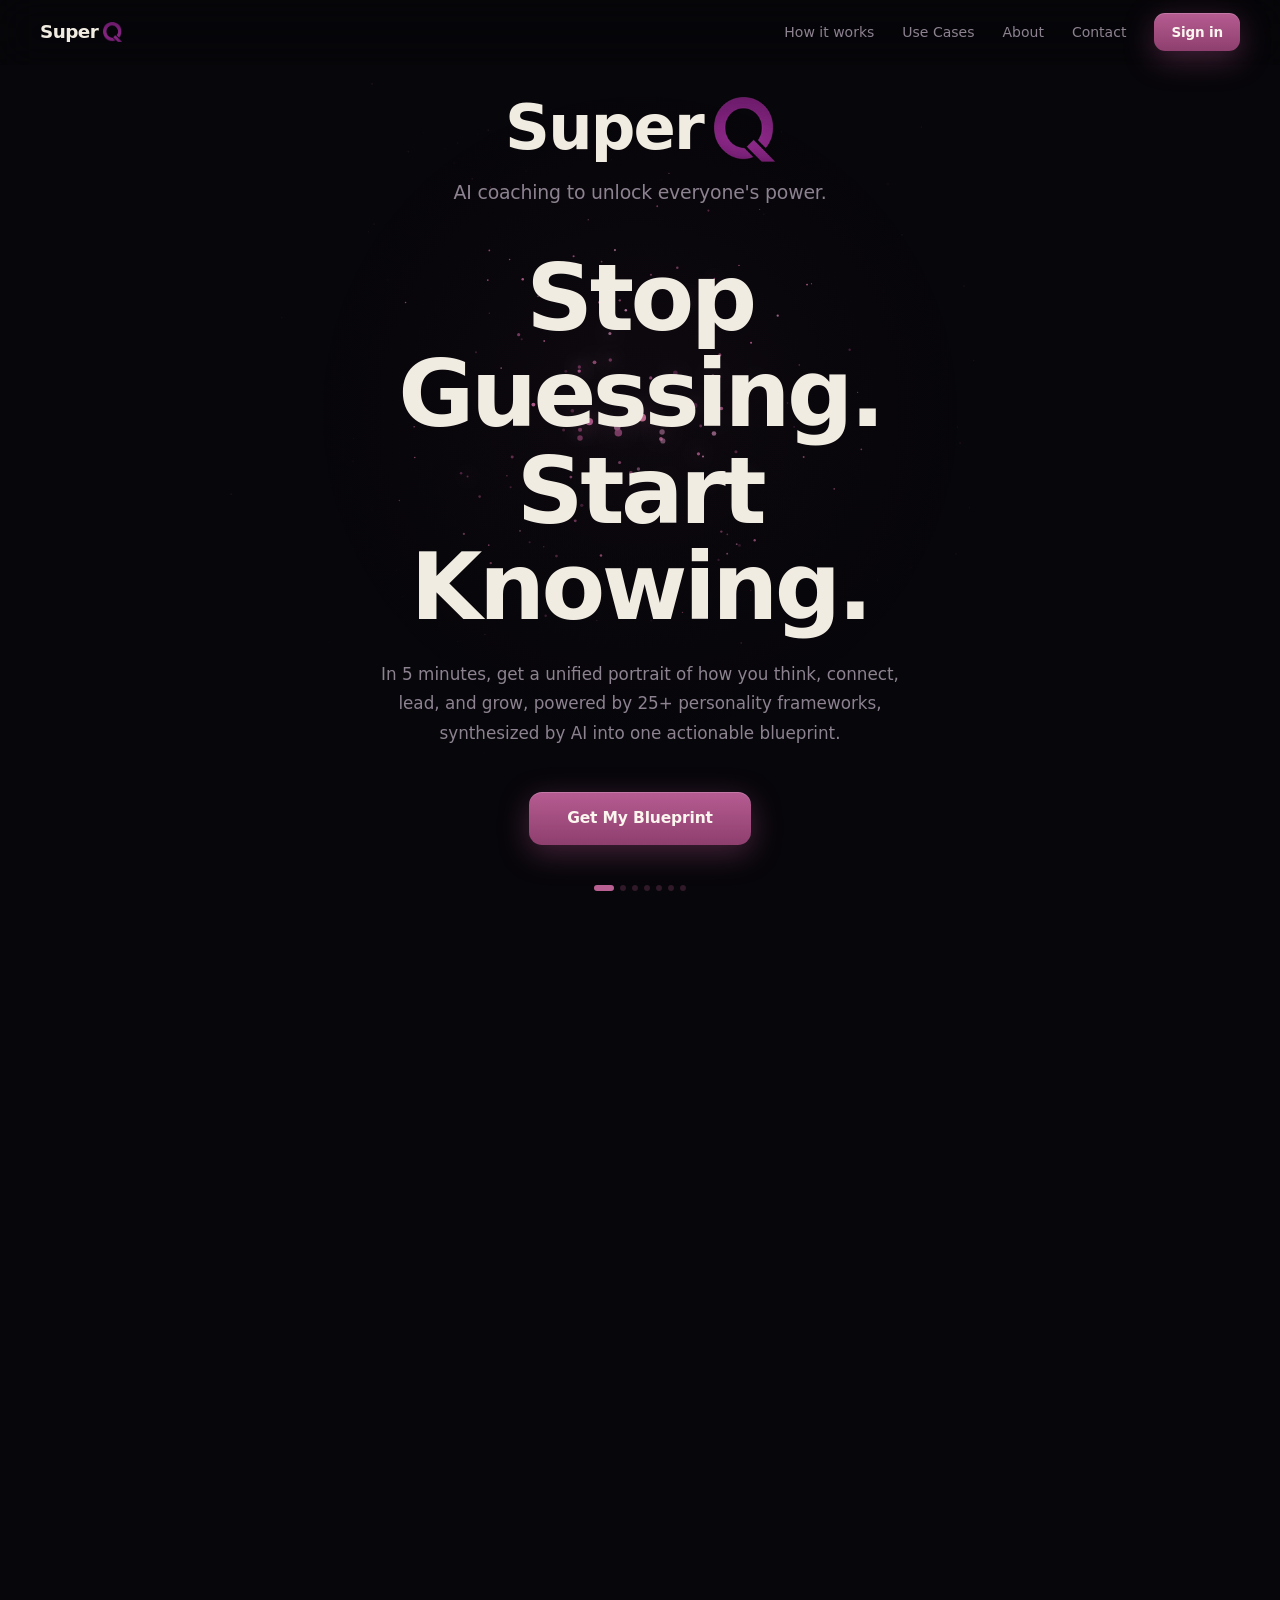
==== index.html @ df017411 "Publish site build 20260903-173203" ====
<!DOCTYPE html>
  <html lang="en">
    <head>
      
      <meta charset="UTF-8" />
      <meta name="viewport" content="width=device-width, initial-scale=1.0" />
      <title>SuperQ, your relational OS</title>
      <meta name="description" content="SuperQ is an AI-powered relational operating system for founders and their teams." />
      <meta name="robots" content="noindex, nofollow" />
      <style>html, body { height: 100%; margin: 0; } #root { height: 100%; }</style>
      
      <script type="module" crossorigin src="./assets/index-nR9RKJhp.js"></script>
      <link rel="stylesheet" crossorigin href="./assets/index-D7IKCv6V.css">
    </head>

    <body>
      
      <div id="root"></div>
      
    </body>
  </html>
---- assets/index-D7IKCv6V.css ----
/*! tailwindcss v4.1.12 | MIT License | https://tailwindcss.com */@layer properties{@supports (((-webkit-hyphens:none)) and (not (margin-trim:inline))) or ((-moz-orient:inline) and (not (color:rgb(from red r g b)))){*,:before,:after,::backdrop{--tw-rotate-x:initial;--tw-rotate-y:initial;--tw-rotate-z:initial;--tw-skew-x:initial;--tw-skew-y:initial;--tw-border-style:solid;--tw-shadow:0 0 #0000;--tw-shadow-color:initial;--tw-shadow-alpha:100%;--tw-inset-shadow:0 0 #0000;--tw-inset-shadow-color:initial;--tw-inset-shadow-alpha:100%;--tw-ring-color:initial;--tw-ring-shadow:0 0 #0000;--tw-inset-ring-color:initial;--tw-inset-ring-shadow:0 0 #0000;--tw-ring-inset:initial;--tw-ring-offset-width:0px;--tw-ring-offset-color:#fff;--tw-ring-offset-shadow:0 0 #0000;--tw-outline-style:solid;--tw-blur:initial;--tw-brightness:initial;--tw-contrast:initial;--tw-grayscale:initial;--tw-hue-rotate:initial;--tw-invert:initial;--tw-opacity:initial;--tw-saturate:initial;--tw-sepia:initial;--tw-drop-shadow:initial;--tw-drop-shadow-color:initial;--tw-drop-shadow-alpha:100%;--tw-drop-shadow-size:initial;--tw-animation-delay:0s;--tw-animation-direction:normal;--tw-animation-duration:initial;--tw-animation-fill-mode:none;--tw-animation-iteration-count:1;--tw-enter-blur:0;--tw-enter-opacity:1;--tw-enter-rotate:0;--tw-enter-scale:1;--tw-enter-translate-x:0;--tw-enter-translate-y:0;--tw-exit-blur:0;--tw-exit-opacity:1;--tw-exit-rotate:0;--tw-exit-scale:1;--tw-exit-translate-x:0;--tw-exit-translate-y:0}}}@layer theme{:root,:host{--font-sans:ui-sans-serif,system-ui,sans-serif,"Apple Color Emoji","Segoe UI Emoji","Segoe UI Symbol","Noto Color Emoji";--font-mono:ui-monospace,SFMono-Regular,Menlo,Monaco,Consolas,"Liberation Mono","Courier New",monospace;--text-base:1rem;--text-lg:1.125rem;--text-xl:1.25rem;--text-2xl:1.5rem;--font-weight-normal:400;--font-weight-medium:500;--default-transition-duration:.15s;--default-transition-timing-function:cubic-bezier(.4,0,.2,1);--default-font-family:var(--font-sans);--default-mono-font-family:var(--font-mono)}}@layer base{*,:after,:before,::backdrop{box-sizing:border-box;border:0 solid;margin:0;padding:0}::file-selector-button{box-sizing:border-box;border:0 solid;margin:0;padding:0}html,:host{-webkit-text-size-adjust:100%;-moz-tab-size:4;tab-size:4;line-height:1.5;font-family:var(--default-font-family,ui-sans-serif,system-ui,sans-serif,"Apple Color Emoji","Segoe UI Emoji","Segoe UI Symbol","Noto Color Emoji");font-feature-settings:var(--default-font-feature-settings,normal);font-variation-settings:var(--default-font-variation-settings,normal);-webkit-tap-highlight-color:transparent}hr{height:0;color:inherit;border-top-width:1px}abbr:where([title]){-webkit-text-decoration:underline dotted;text-decoration:underline dotted}h1,h2,h3,h4,h5,h6{font-size:inherit;font-weight:inherit}a{color:inherit;-webkit-text-decoration:inherit;text-decoration:inherit}b,strong{font-weight:bolder}code,kbd,samp,pre{font-family:var(--default-mono-font-family,ui-monospace,SFMono-Regular,Menlo,Monaco,Consolas,"Liberation Mono","Courier New",monospace);font-feature-settings:var(--default-mono-font-feature-settings,normal);font-variation-settings:var(--default-mono-font-variation-settings,normal);font-size:1em}small{font-size:80%}sub,sup{vertical-align:baseline;font-size:75%;line-height:0;position:relative}sub{bottom:-.25em}sup{top:-.5em}table{text-indent:0;border-color:inherit;border-collapse:collapse}:-moz-focusring{outline:auto}progress{vertical-align:baseline}summary{display:list-item}ol,ul,menu{list-style:none}img,svg,video,canvas,audio,iframe,embed,object{vertical-align:middle;display:block}img,video{max-width:100%;height:auto}button,input,select,optgroup,textarea{font:inherit;font-feature-settings:inherit;font-variation-settings:inherit;letter-spacing:inherit;color:inherit;opacity:1;background-color:#0000;border-radius:0}::file-selector-button{font:inherit;font-feature-settings:inherit;font-variation-settings:inherit;letter-spacing:inherit;color:inherit;opacity:1;background-color:#0000;border-radius:0}:where(select:is([multiple],[size])) optgroup{font-weight:bolder}:where(select:is([multiple],[size])) optgroup option{padding-inline-start:20px}::file-selector-button{margin-inline-end:4px}::placeholder{opacity:1}@supports (not ((-webkit-appearance:-apple-pay-button))) or (contain-intrinsic-size:1px){::placeholder{color:currentColor}@supports (color:color-mix(in lab,red,red)){::placeholder{color:color-mix(in oklab,currentcolor 50%,transparent)}}}textarea{resize:vertical}::-webkit-search-decoration{-webkit-appearance:none}::-webkit-date-and-time-value{min-height:1lh;text-align:inherit}::-webkit-datetime-edit{display:inline-flex}::-webkit-datetime-edit-fields-wrapper{padding:0}::-webkit-datetime-edit{padding-block:0}::-webkit-datetime-edit-year-field{padding-block:0}::-webkit-datetime-edit-month-field{padding-block:0}::-webkit-datetime-edit-day-field{padding-block:0}::-webkit-datetime-edit-hour-field{padding-block:0}::-webkit-datetime-edit-minute-field{padding-block:0}::-webkit-datetime-edit-second-field{padding-block:0}::-webkit-datetime-edit-millisecond-field{padding-block:0}::-webkit-datetime-edit-meridiem-field{padding-block:0}::-webkit-calendar-picker-indicator{line-height:1}:-moz-ui-invalid{box-shadow:none}button,input:where([type=button],[type=reset],[type=submit]){-webkit-appearance:button;-moz-appearance:button;appearance:button}::file-selector-button{-webkit-appearance:button;-moz-appearance:button;appearance:button}::-webkit-inner-spin-button{height:auto}::-webkit-outer-spin-button{height:auto}[hidden]:where(:not([hidden=until-found])){display:none!important}*{border-color:var(--border);outline-color:var(--ring)}@supports (color:color-mix(in lab,red,red)){*{outline-color:color-mix(in oklab,var(--ring)50%,transparent)}}body{background-color:var(--background);color:var(--foreground)}html{font-size:var(--font-size)}h1{font-size:var(--text-2xl);font-weight:var(--font-weight-medium);line-height:1.5}h2{font-size:var(--text-xl);font-weight:var(--font-weight-medium);line-height:1.5}h3{font-size:var(--text-lg);font-weight:var(--font-weight-medium);line-height:1.5}h4,label,button{font-size:var(--text-base);font-weight:var(--font-weight-medium);line-height:1.5}input{font-size:var(--text-base);font-weight:var(--font-weight-normal);line-height:1.5}}@layer components;@layer utilities{.invisible{visibility:hidden}.visible{visibility:visible}.absolute{position:absolute}.fixed{position:fixed}.relative{position:relative}.static{position:static}.container{width:100%}@media(min-width:40rem){.container{max-width:40rem}}@media(min-width:48rem){.container{max-width:48rem}}@media(min-width:64rem){.container{max-width:64rem}}@media(min-width:80rem){.container{max-width:80rem}}@media(min-width:96rem){.container{max-width:96rem}}.block{display:block}.flex{display:flex}.grid{display:grid}.hidden{display:none}.inline{display:inline}.inline-block{display:inline-block}.inline-flex{display:inline-flex}.transform{transform:var(--tw-rotate-x,)var(--tw-rotate-y,)var(--tw-rotate-z,)var(--tw-skew-x,)var(--tw-skew-y,)}.resize{resize:both}.border{border-style:var(--tw-border-style);border-width:1px}.uppercase{text-transform:uppercase}.ring{--tw-ring-shadow:var(--tw-ring-inset,)0 0 0 calc(1px + var(--tw-ring-offset-width))var(--tw-ring-color,currentcolor);box-shadow:var(--tw-inset-shadow),var(--tw-inset-ring-shadow),var(--tw-ring-offset-shadow),var(--tw-ring-shadow),var(--tw-shadow)}.outline{outline-style:var(--tw-outline-style);outline-width:1px}.filter{filter:var(--tw-blur,)var(--tw-brightness,)var(--tw-contrast,)var(--tw-grayscale,)var(--tw-hue-rotate,)var(--tw-invert,)var(--tw-saturate,)var(--tw-sepia,)var(--tw-drop-shadow,)}.transition{transition-property:color,background-color,border-color,outline-color,text-decoration-color,fill,stroke,--tw-gradient-from,--tw-gradient-via,--tw-gradient-to,opacity,box-shadow,transform,translate,scale,rotate,filter,-webkit-backdrop-filter,backdrop-filter,display,visibility,content-visibility,overlay,pointer-events;transition-timing-function:var(--tw-ease,var(--default-transition-timing-function));transition-duration:var(--tw-duration,var(--default-transition-duration))}}@property --tw-animation-delay{syntax:"*";inherits:false;initial-value:0s}@property --tw-animation-direction{syntax:"*";inherits:false;initial-value:normal}@property --tw-animation-duration{syntax:"*";inherits:false}@property --tw-animation-fill-mode{syntax:"*";inherits:false;initial-value:none}@property --tw-animation-iteration-count{syntax:"*";inherits:false;initial-value:1}@property --tw-enter-blur{syntax:"*";inherits:false;initial-value:0}@property --tw-enter-opacity{syntax:"*";inherits:false;initial-value:1}@property --tw-enter-rotate{syntax:"*";inherits:false;initial-value:0}@property --tw-enter-scale{syntax:"*";inherits:false;initial-value:1}@property --tw-enter-translate-x{syntax:"*";inherits:false;initial-value:0}@property --tw-enter-translate-y{syntax:"*";inherits:false;initial-value:0}@property --tw-exit-blur{syntax:"*";inherits:false;initial-value:0}@property --tw-exit-opacity{syntax:"*";inherits:false;initial-value:1}@property --tw-exit-rotate{syntax:"*";inherits:false;initial-value:0}@property --tw-exit-scale{syntax:"*";inherits:false;initial-value:1}@property --tw-exit-translate-x{syntax:"*";inherits:false;initial-value:0}@property --tw-exit-translate-y{syntax:"*";inherits:false;initial-value:0}:root{--font-size:16px;--background:#07060a;--foreground:#f1ece2;--card:#0e0b13;--card-foreground:#f1ece2;--popover:#0e0b13;--popover-foreground:#f1ece2;--primary:#a24e81;--primary-foreground:#f1ece2;--secondary:#0e0b13;--secondary-foreground:#8c8290;--muted:#0e0b13;--muted-foreground:#8c8290;--accent:#a24e81;--accent-foreground:#f1ece2;--destructive:#d2954a;--destructive-foreground:#f1ece2;--border:#a24e812e;--input:#0e0b13;--input-background:#0e0b13;--switch-background:#5c2a4e;--font-weight-medium:500;--font-weight-normal:400;--ring:#a24e81;--chart-1:#a24e81;--chart-2:#b86091;--chart-3:#5c2a4e;--chart-4:#d2954a;--chart-5:#e0ae72;--radius:.8125rem;--sidebar:#0e0b13;--sidebar-foreground:#f1ece2;--sidebar-primary:#a24e81;--sidebar-primary-foreground:#f1ece2;--sidebar-accent:#5c2a4e;--sidebar-accent-foreground:#f1ece2;--sidebar-border:#a24e812e;--sidebar-ring:#a24e81}.dark{--background:#07060a;--foreground:#f1ece2;--card:#0e0b13;--card-foreground:#f1ece2;--popover:#0e0b13;--popover-foreground:#f1ece2;--primary:#a24e81;--primary-foreground:#f1ece2;--secondary:#0e0b13;--secondary-foreground:#8c8290;--muted:#0e0b13;--muted-foreground:#8c8290;--accent:#a24e81;--accent-foreground:#f1ece2;--destructive:#d2954a;--destructive-foreground:#f1ece2;--border:#a24e812e;--input:#0e0b13;--ring:#a24e81;--font-weight-medium:500;--font-weight-normal:400;--chart-1:#a24e81;--chart-2:#b86091;--chart-3:#5c2a4e;--chart-4:#d2954a;--chart-5:#e0ae72;--sidebar:#0e0b13;--sidebar-foreground:#f1ece2;--sidebar-primary:#a24e81;--sidebar-primary-foreground:#f1ece2;--sidebar-accent:#5c2a4e;--sidebar-accent-foreground:#f1ece2;--sidebar-border:#a24e812e;--sidebar-ring:#a24e81}@property --tw-rotate-x{syntax:"*";inherits:false}@property --tw-rotate-y{syntax:"*";inherits:false}@property --tw-rotate-z{syntax:"*";inherits:false}@property --tw-skew-x{syntax:"*";inherits:false}@property --tw-skew-y{syntax:"*";inherits:false}@property --tw-border-style{syntax:"*";inherits:false;initial-value:solid}@property --tw-shadow{syntax:"*";inherits:false;initial-value:0 0 #0000}@property --tw-shadow-color{syntax:"*";inherits:false}@property --tw-shadow-alpha{syntax:"<percentage>";inherits:false;initial-value:100%}@property --tw-inset-shadow{syntax:"*";inherits:false;initial-value:0 0 #0000}@property --tw-inset-shadow-color{syntax:"*";inherits:false}@property --tw-inset-shadow-alpha{syntax:"<percentage>";inherits:false;initial-value:100%}@property --tw-ring-color{syntax:"*";inherits:false}@property --tw-ring-shadow{syntax:"*";inherits:false;initial-value:0 0 #0000}@property --tw-inset-ring-color{syntax:"*";inherits:false}@property --tw-inset-ring-shadow{syntax:"*";inherits:false;initial-value:0 0 #0000}@property --tw-ring-inset{syntax:"*";inherits:false}@property --tw-ring-offset-width{syntax:"<length>";inherits:false;initial-value:0}@property --tw-ring-offset-color{syntax:"*";inherits:false;initial-value:#fff}@property --tw-ring-offset-shadow{syntax:"*";inherits:false;initial-value:0 0 #0000}@property --tw-outline-style{syntax:"*";inherits:false;initial-value:solid}@property --tw-blur{syntax:"*";inherits:false}@property --tw-brightness{syntax:"*";inherits:false}@property --tw-contrast{syntax:"*";inherits:false}@property --tw-grayscale{syntax:"*";inherits:false}@property --tw-hue-rotate{syntax:"*";inherits:false}@property --tw-invert{syntax:"*";inherits:false}@property --tw-opacity{syntax:"*";inherits:false}@property --tw-saturate{syntax:"*";inherits:false}@property --tw-sepia{syntax:"*";inherits:false}@property --tw-drop-shadow{syntax:"*";inherits:false}@property --tw-drop-shadow-color{syntax:"*";inherits:false}@property --tw-drop-shadow-alpha{syntax:"<percentage>";inherits:false;initial-value:100%}@property --tw-drop-shadow-size{syntax:"*";inherits:false}
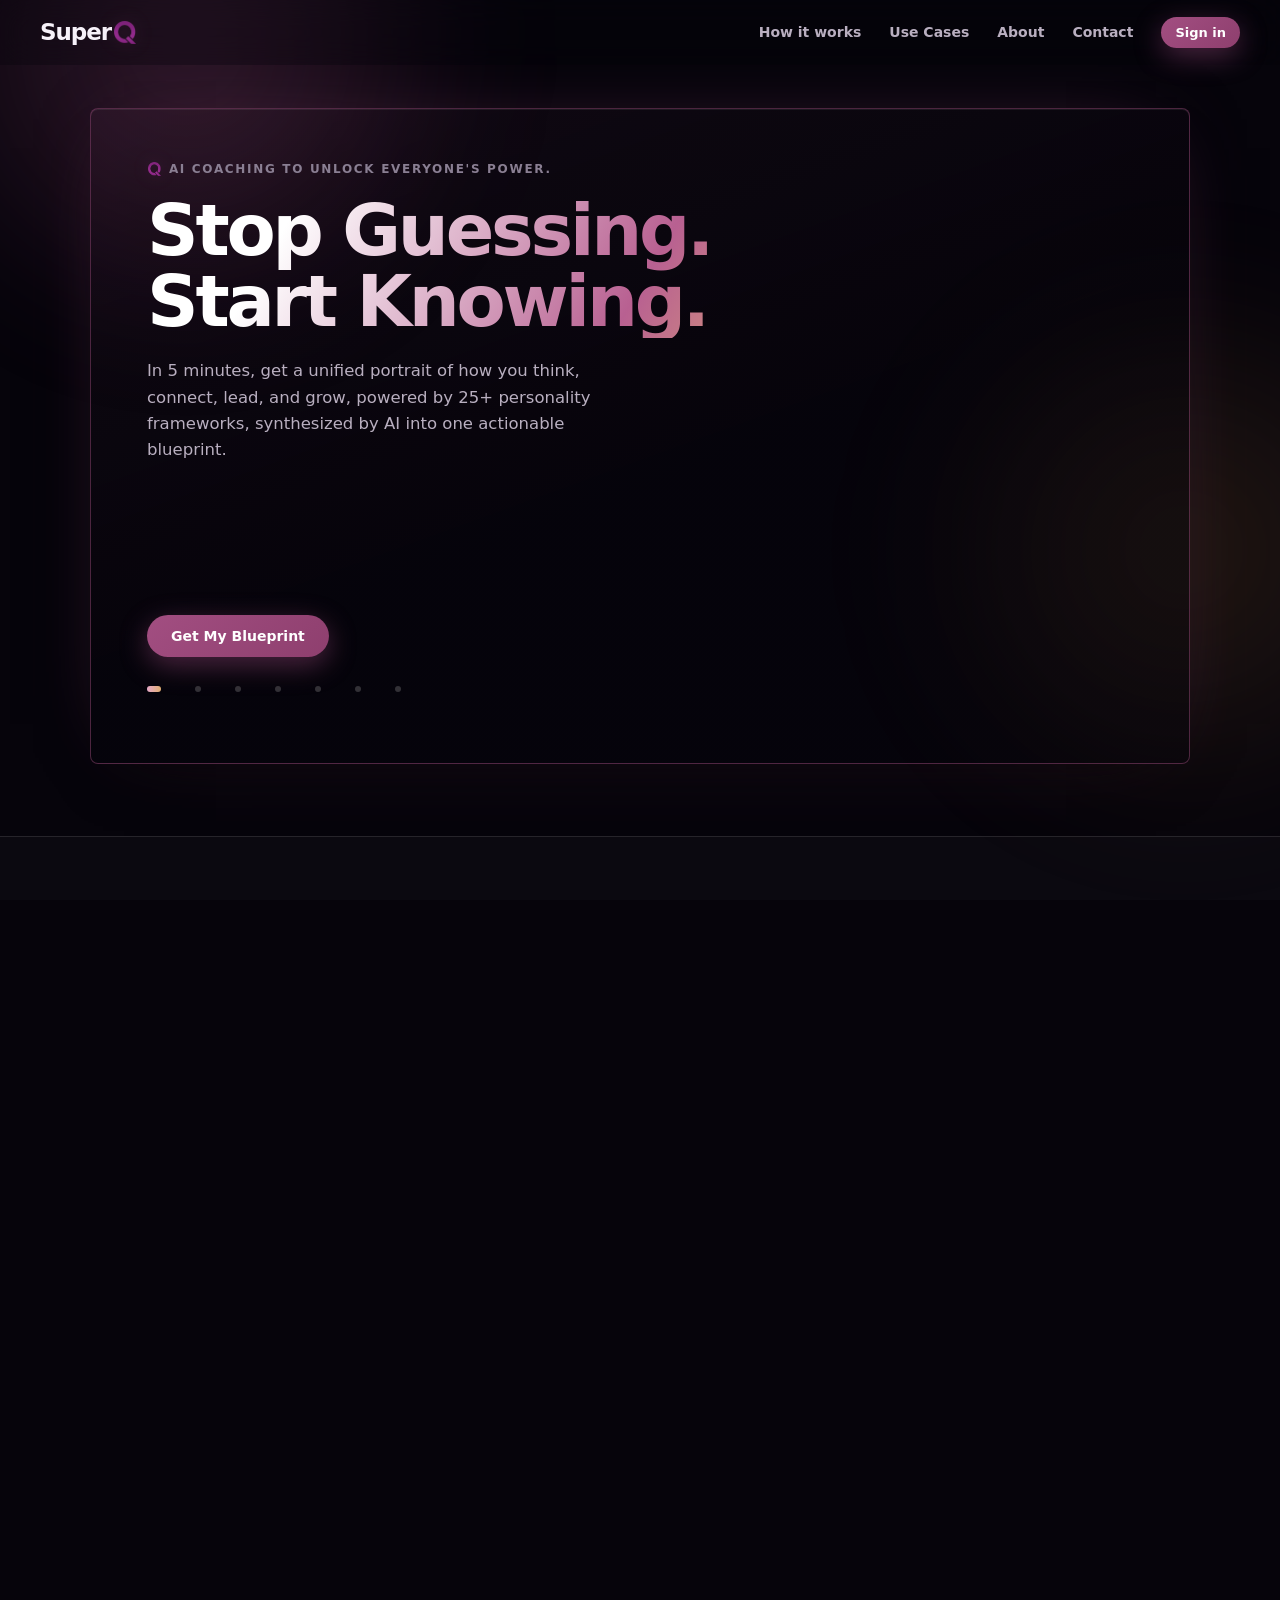
==== commit df500982: "Publish site build 20261009-022837 from superq-site-source 88a17c6" ====
--- a/index.html
+++ b/index.html
@@ -8,10 +8,12 @@
       <title>SuperQ, your relational OS</title>
       <meta name="description" content="SuperQ is an AI-powered relational operating system for founders and their teams." />
       <meta name="robots" content="noindex, nofollow" />
+      <link rel="icon" type="image/png" href="./q.png" />
+      <link rel="apple-touch-icon" href="./q.png" />
       <style>html, body { height: 100%; margin: 0; } #root { height: 100%; }</style>
       
-      <script type="module" crossorigin src="./assets/index-nR9RKJhp.js"></script>
-      <link rel="stylesheet" crossorigin href="./assets/index-D7IKCv6V.css">
+      <script type="module" crossorigin src="./assets/index-D2cqH4ZO.js"></script>
+      <link rel="stylesheet" crossorigin href="./assets/index-00_z1gXe.css">
     </head>
 
     <body>
--- a/assets/index-00_z1gXe.css
+++ b/assets/index-00_z1gXe.css
@@ -0,0 +1 @@
+/*! tailwindcss v4.1.12 | MIT License | https://tailwindcss.com */@layer properties{@supports (((-webkit-hyphens:none)) and (not (margin-trim:inline))) or ((-moz-orient:inline) and (not (color:rgb(from red r g b)))){*,:before,:after,::backdrop{--tw-rotate-x:initial;--tw-rotate-y:initial;--tw-rotate-z:initial;--tw-skew-x:initial;--tw-skew-y:initial;--tw-border-style:solid;--tw-shadow:0 0 #0000;--tw-shadow-color:initial;--tw-shadow-alpha:100%;--tw-inset-shadow:0 0 #0000;--tw-inset-shadow-color:initial;--tw-inset-shadow-alpha:100%;--tw-ring-color:initial;--tw-ring-shadow:0 0 #0000;--tw-inset-ring-color:initial;--tw-inset-ring-shadow:0 0 #0000;--tw-ring-inset:initial;--tw-ring-offset-width:0px;--tw-ring-offset-color:#fff;--tw-ring-offset-shadow:0 0 #0000;--tw-outline-style:solid;--tw-animation-delay:0s;--tw-animation-direction:normal;--tw-animation-duration:initial;--tw-animation-fill-mode:none;--tw-animation-iteration-count:1;--tw-enter-blur:0;--tw-enter-opacity:1;--tw-enter-rotate:0;--tw-enter-scale:1;--tw-enter-translate-x:0;--tw-enter-translate-y:0;--tw-exit-blur:0;--tw-exit-opacity:1;--tw-exit-rotate:0;--tw-exit-scale:1;--tw-exit-translate-x:0;--tw-exit-translate-y:0}}}@layer theme{:root,:host{--font-sans:ui-sans-serif,system-ui,sans-serif,"Apple Color Emoji","Segoe UI Emoji","Segoe UI Symbol","Noto Color Emoji";--font-mono:ui-monospace,SFMono-Regular,Menlo,Monaco,Consolas,"Liberation Mono","Courier New",monospace;--text-base:1rem;--text-lg:1.125rem;--text-xl:1.25rem;--text-2xl:1.5rem;--font-weight-normal:400;--font-weight-medium:500;--default-transition-duration:.15s;--default-transition-timing-function:cubic-bezier(.4,0,.2,1);--default-font-family:var(--font-sans);--default-mono-font-family:var(--font-mono)}}@layer base{*,:after,:before,::backdrop{box-sizing:border-box;border:0 solid;margin:0;padding:0}::file-selector-button{box-sizing:border-box;border:0 solid;margin:0;padding:0}html,:host{-webkit-text-size-adjust:100%;-moz-tab-size:4;tab-size:4;line-height:1.5;font-family:var(--default-font-family,ui-sans-serif,system-ui,sans-serif,"Apple Color Emoji","Segoe UI Emoji","Segoe UI Symbol","Noto Color Emoji");font-feature-settings:var(--default-font-feature-settings,normal);font-variation-settings:var(--default-font-variation-settings,normal);-webkit-tap-highlight-color:transparent}hr{height:0;color:inherit;border-top-width:1px}abbr:where([title]){-webkit-text-decoration:underline dotted;text-decoration:underline dotted}h1,h2,h3,h4,h5,h6{font-size:inherit;font-weight:inherit}a{color:inherit;-webkit-text-decoration:inherit;text-decoration:inherit}b,strong{font-weight:bolder}code,kbd,samp,pre{font-family:var(--default-mono-font-family,ui-monospace,SFMono-Regular,Menlo,Monaco,Consolas,"Liberation Mono","Courier New",monospace);font-feature-settings:var(--default-mono-font-feature-settings,normal);font-variation-settings:var(--default-mono-font-variation-settings,normal);font-size:1em}small{font-size:80%}sub,sup{vertical-align:baseline;font-size:75%;line-height:0;position:relative}sub{bottom:-.25em}sup{top:-.5em}table{text-indent:0;border-color:inherit;border-collapse:collapse}:-moz-focusring{outline:auto}progress{vertical-align:baseline}summary{display:list-item}ol,ul,menu{list-style:none}img,svg,video,canvas,audio,iframe,embed,object{vertical-align:middle;display:block}img,video{max-width:100%;height:auto}button,input,select,optgroup,textarea{font:inherit;font-feature-settings:inherit;font-variation-settings:inherit;letter-spacing:inherit;color:inherit;opacity:1;background-color:#0000;border-radius:0}::file-selector-button{font:inherit;font-feature-settings:inherit;font-variation-settings:inherit;letter-spacing:inherit;color:inherit;opacity:1;background-color:#0000;border-radius:0}:where(select:is([multiple],[size])) optgroup{font-weight:bolder}:where(select:is([multiple],[size])) optgroup option{padding-inline-start:20px}::file-selector-button{margin-inline-end:4px}::placeholder{opacity:1}@supports (not ((-webkit-appearance:-apple-pay-button))) or (contain-intrinsic-size:1px){::placeholder{color:currentColor}@supports (color:color-mix(in lab,red,red)){::placeholder{color:color-mix(in oklab,currentcolor 50%,transparent)}}}textarea{resize:vertical}::-webkit-search-decoration{-webkit-appearance:none}::-webkit-date-and-time-value{min-height:1lh;text-align:inherit}::-webkit-datetime-edit{display:inline-flex}::-webkit-datetime-edit-fields-wrapper{padding:0}::-webkit-datetime-edit{padding-block:0}::-webkit-datetime-edit-year-field{padding-block:0}::-webkit-datetime-edit-month-field{padding-block:0}::-webkit-datetime-edit-day-field{padding-block:0}::-webkit-datetime-edit-hour-field{padding-block:0}::-webkit-datetime-edit-minute-field{padding-block:0}::-webkit-datetime-edit-second-field{padding-block:0}::-webkit-datetime-edit-millisecond-field{padding-block:0}::-webkit-datetime-edit-meridiem-field{padding-block:0}::-webkit-calendar-picker-indicator{line-height:1}:-moz-ui-invalid{box-shadow:none}button,input:where([type=button],[type=reset],[type=submit]){-webkit-appearance:button;-moz-appearance:button;appearance:button}::file-selector-button{-webkit-appearance:button;-moz-appearance:button;appearance:button}::-webkit-inner-spin-button{height:auto}::-webkit-outer-spin-button{height:auto}[hidden]:where(:not([hidden=until-found])){display:none!important}*{border-color:var(--border);outline-color:var(--ring)}@supports (color:color-mix(in lab,red,red)){*{outline-color:color-mix(in oklab,var(--ring)50%,transparent)}}body{background-color:var(--background);color:var(--foreground)}html{font-size:var(--font-size)}h1{font-size:var(--text-2xl);font-weight:var(--font-weight-medium);line-height:1.5}h2{font-size:var(--text-xl);font-weight:var(--font-weight-medium);line-height:1.5}h3{font-size:var(--text-lg);font-weight:var(--font-weight-medium);line-height:1.5}h4,label,button{font-size:var(--text-base);font-weight:var(--font-weight-medium);line-height:1.5}input{font-size:var(--text-base);font-weight:var(--font-weight-normal);line-height:1.5}}@layer components;@layer utilities{.invisible{visibility:hidden}.visible{visibility:visible}.absolute{position:absolute}.fixed{position:fixed}.relative{position:relative}.static{position:static}.container{width:100%}@media(min-width:40rem){.container{max-width:40rem}}@media(min-width:48rem){.container{max-width:48rem}}@media(min-width:64rem){.container{max-width:64rem}}@media(min-width:80rem){.container{max-width:80rem}}@media(min-width:96rem){.container{max-width:96rem}}.block{display:block}.flex{display:flex}.grid{display:grid}.hidden{display:none}.inline{display:inline}.inline-block{display:inline-block}.inline-flex{display:inline-flex}.transform{transform:var(--tw-rotate-x,)var(--tw-rotate-y,)var(--tw-rotate-z,)var(--tw-skew-x,)var(--tw-skew-y,)}.resize{resize:both}.border{border-style:var(--tw-border-style);border-width:1px}.uppercase{text-transform:uppercase}.ring{--tw-ring-shadow:var(--tw-ring-inset,)0 0 0 calc(1px + var(--tw-ring-offset-width))var(--tw-ring-color,currentcolor);box-shadow:var(--tw-inset-shadow),var(--tw-inset-ring-shadow),var(--tw-ring-offset-shadow),var(--tw-ring-shadow),var(--tw-shadow)}.outline{outline-style:var(--tw-outline-style);outline-width:1px}.transition{transition-property:color,background-color,border-color,outline-color,text-decoration-color,fill,stroke,--tw-gradient-from,--tw-gradient-via,--tw-gradient-to,opacity,box-shadow,transform,translate,scale,rotate,filter,-webkit-backdrop-filter,backdrop-filter,display,visibility,content-visibility,overlay,pointer-events;transition-timing-function:var(--tw-ease,var(--default-transition-timing-function));transition-duration:var(--tw-duration,var(--default-transition-duration))}}@property --tw-animation-delay{syntax:"*";inherits:false;initial-value:0s}@property --tw-animation-direction{syntax:"*";inherits:false;initial-value:normal}@property --tw-animation-duration{syntax:"*";inherits:false}@property --tw-animation-fill-mode{syntax:"*";inherits:false;initial-value:none}@property --tw-animation-iteration-count{syntax:"*";inherits:false;initial-value:1}@property --tw-enter-blur{syntax:"*";inherits:false;initial-value:0}@property --tw-enter-opacity{syntax:"*";inherits:false;initial-value:1}@property --tw-enter-rotate{syntax:"*";inherits:false;initial-value:0}@property --tw-enter-scale{syntax:"*";inherits:false;initial-value:1}@property --tw-enter-translate-x{syntax:"*";inherits:false;initial-value:0}@property --tw-enter-translate-y{syntax:"*";inherits:false;initial-value:0}@property --tw-exit-blur{syntax:"*";inherits:false;initial-value:0}@property --tw-exit-opacity{syntax:"*";inherits:false;initial-value:1}@property --tw-exit-rotate{syntax:"*";inherits:false;initial-value:0}@property --tw-exit-scale{syntax:"*";inherits:false;initial-value:1}@property --tw-exit-translate-x{syntax:"*";inherits:false;initial-value:0}@property --tw-exit-translate-y{syntax:"*";inherits:false;initial-value:0}:root{--font-size:16px;--background:#07060a;--foreground:#f1ece2;--card:#0e0b13;--card-foreground:#f1ece2;--popover:#0e0b13;--popover-foreground:#f1ece2;--primary:#a24e81;--primary-foreground:#f1ece2;--secondary:#0e0b13;--secondary-foreground:#8c8290;--muted:#0e0b13;--muted-foreground:#8c8290;--accent:#a24e81;--accent-foreground:#f1ece2;--destructive:#d2954a;--destructive-foreground:#f1ece2;--border:#a24e812e;--input:#0e0b13;--input-background:#0e0b13;--switch-background:#5c2a4e;--font-weight-medium:500;--font-weight-normal:400;--ring:#a24e81;--chart-1:#a24e81;--chart-2:#b86091;--chart-3:#5c2a4e;--chart-4:#d2954a;--chart-5:#e0ae72;--radius:.8125rem;--sidebar:#0e0b13;--sidebar-foreground:#f1ece2;--sidebar-primary:#a24e81;--sidebar-primary-foreground:#f1ece2;--sidebar-accent:#5c2a4e;--sidebar-accent-foreground:#f1ece2;--sidebar-border:#a24e812e;--sidebar-ring:#a24e81}.dark{--background:#07060a;--foreground:#f1ece2;--card:#0e0b13;--card-foreground:#f1ece2;--popover:#0e0b13;--popover-foreground:#f1ece2;--primary:#a24e81;--primary-foreground:#f1ece2;--secondary:#0e0b13;--secondary-foreground:#8c8290;--muted:#0e0b13;--muted-foreground:#8c8290;--accent:#a24e81;--accent-foreground:#f1ece2;--destructive:#d2954a;--destructive-foreground:#f1ece2;--border:#a24e812e;--input:#0e0b13;--ring:#a24e81;--font-weight-medium:500;--font-weight-normal:400;--chart-1:#a24e81;--chart-2:#b86091;--chart-3:#5c2a4e;--chart-4:#d2954a;--chart-5:#e0ae72;--sidebar:#0e0b13;--sidebar-foreground:#f1ece2;--sidebar-primary:#a24e81;--sidebar-primary-foreground:#f1ece2;--sidebar-accent:#5c2a4e;--sidebar-accent-foreground:#f1ece2;--sidebar-border:#a24e812e;--sidebar-ring:#a24e81}@font-face{font-family:Sora;font-style:normal;font-weight:100 800;font-display:swap;src:url(./sora-BUlRykrX.woff2)format("woff2")}@font-face{font-family:Plus Jakarta Sans;font-style:normal;font-weight:200 800;font-display:swap;src:url(./jakarta-eXO_dkmS.woff2)format("woff2")}:root{--bg:#06040b;--elev:#100b18;--ink:#f6f1f9;--ink-soft:#b9afc0;--ink-faint:#8a7f93;--hi:#fff;--plum:#a24e81;--plum-bright:#b86091;--plum-deep:#5c2a4e;--amber:#d2954a;--amber-bright:#e0ae72;--rose:#e6a9c9;--line:#ffffff1c;--line-hard:#ffffff42;--glass:#ffffff0b;--glass-2:#ffffff14;--sans:"Plus Jakarta Sans",-apple-system,"SF Pro Text",system-ui,"Helvetica Neue",sans-serif;--disp:"Sora",-apple-system,"SF Pro Display",system-ui,sans-serif;--ease:cubic-bezier(.2,.8,.2,1);--lit:linear-gradient(120deg,#fff 20%,var(--plum-bright)70%,var(--amber-bright))}html,body{background:var(--bg);color:var(--ink);font-family:var(--sans);-webkit-font-smoothing:antialiased}*{box-sizing:border-box}html,body{max-width:100%;overflow-x:hidden}h1,h2,h3,h4{font-family:var(--disp);line-height:1.12}.sq-bg{z-index:0;pointer-events:none;filter:blur(60px);opacity:.55;position:fixed;top:-20%;right:-20%;bottom:-20%;left:-20%}.sq-bg:before,.sq-bg:after{content:"";border-radius:50%;width:55vw;height:55vw;position:absolute}.sq-bg:before{background:radial-gradient(circle,#a24e818c,#0000 62%);animation:18s ease-in-out infinite alternate sqdrift;top:-10%;left:5%}.sq-bg:after{background:radial-gradient(circle,#d2954a47,#0000 62%);animation:22s ease-in-out infinite alternate-reverse sqdrift;top:30%;right:0}@keyframes sqdrift{to{transform:translate(8vw,6vh)scale(1.15)}}.sq-page{z-index:1;position:relative}.sq-lit{background:var(--lit);color:#0000;-webkit-text-fill-color:transparent;-webkit-background-clip:text;background-clip:text}.sq-eyebrow{font:600 12px/1.35 var(--disp);letter-spacing:.14em;text-transform:uppercase;color:var(--ink-faint);margin:0 0 1.1rem}.sq-card{background:var(--glass);border:1px solid var(--line);-webkit-backdrop-filter:blur(8px);transition:border-color .3s var(--ease),box-shadow .3s var(--ease),transform .3s var(--ease);border-radius:6px}.sq-card.sq-hover:hover{border-color:#a24e8173;transform:translateY(-2px);box-shadow:inset 0 1px #ffffff12,0 0 80px -40px #a24e818c}.sq-herocard{-webkit-backdrop-filter:blur(8px);background:linear-gradient(160deg,#a24e8112,#06040b59 55%);border:1px solid #a24e8173;border-radius:8px;box-shadow:inset 0 1px #ffffff12,0 28px 60px -34px #000000e6,0 0 80px -40px #a24e818c}.sq-band{border-top:1px solid var(--line);border-bottom:1px solid var(--line);background:#ffffff06}.sq-primary,.sq-quiet{cursor:pointer;white-space:nowrap;justify-content:center;align-items:center;gap:8px;text-decoration:none;display:inline-flex}.sq-primary{font:700 14px var(--disp);color:#fff;transition:transform .3s var(--ease),box-shadow .3s var(--ease),filter .3s var(--ease);background:linear-gradient(135deg,#a24e81,#8e3f6e);border:none;border-radius:999px;padding:13px 24px;box-shadow:0 8px 28px #a24e8173}.sq-primary:hover{transform:translateY(-1px);box-shadow:0 12px 36px #a24e81b3}.sq-primary:active{transform:translateY(0)}.sq-quiet{border:1px solid var(--line);font:700 14px var(--disp);color:var(--ink);background:var(--glass);transition:transform .3s var(--ease),border-color .3s var(--ease),color .3s var(--ease);border-radius:999px;padding:12px 22px}.sq-quiet:hover{color:var(--ink);border-color:var(--plum);transform:translateY(-1px)}.sq-quiet:active{transform:translateY(0)}.sq-primary--sm,.sq-quiet--sm{padding:8px 14px;font-size:13px}.sq-primary:focus-visible,.sq-quiet:focus-visible,.sq-navlink:focus-visible{outline:2px solid var(--plum-bright);outline-offset:3px}.sq-pill{font:500 13px var(--sans);color:var(--ink-soft);border:1px solid var(--line);white-space:nowrap;background:0 0;border-radius:999px;padding:7px 15px;display:inline-block}.sq-label{font:500 12.5px/1.55 var(--sans);color:var(--ink-soft);display:block}.sq-field{background:var(--glass);width:100%;color:var(--ink);border:1px solid var(--line);font:400 15px var(--sans);border-radius:6px;padding:13px 14px;transition:border-color .18s,box-shadow .18s,background .18s}.sq-field::placeholder{color:var(--ink-faint)}.sq-field:focus{border-color:var(--plum);background:#a24e810f;outline:none;box-shadow:0 0 0 3px #a24e8129,0 0 26px #a24e812e}textarea.sq-field{resize:vertical;min-height:120px}select.sq-field{cursor:pointer}select.sq-field option{background:var(--elev);color:var(--ink)}.sq-navlink{font:600 14px var(--disp);color:var(--ink-soft);text-decoration:none;transition:color .2s}.sq-navlink:hover{color:var(--ink)}.sq-wm{align-items:center;text-decoration:none;display:inline-flex}.sq-wm-super{font-family:var(--disp);letter-spacing:-.045em;color:var(--ink);font-weight:700;line-height:1}.sq-wm-q{filter:drop-shadow(0 0 9px #a24e8173);width:auto;height:1em;margin-left:.06em}@media(prefers-reduced-motion:reduce){.sq-bg:before,.sq-bg:after{animation:none}.sq-primary,.sq-quiet,.sq-card{transition:none}.sq-primary:hover,.sq-quiet:hover,.sq-card.sq-hover:hover{transform:none}}.sq-oneline{white-space:nowrap}@media(max-width:940px){.sq-oneline{white-space:normal}}@media(max-width:700px){.sq-detailrow{grid-template-columns:1fr!important;gap:.5rem!important;padding:1.75rem 0!important}.sq-founder{grid-template-columns:1fr!important;gap:1.25rem!important}}@property --tw-rotate-x{syntax:"*";inherits:false}@property --tw-rotate-y{syntax:"*";inherits:false}@property --tw-rotate-z{syntax:"*";inherits:false}@property --tw-skew-x{syntax:"*";inherits:false}@property --tw-skew-y{syntax:"*";inherits:false}@property --tw-border-style{syntax:"*";inherits:false;initial-value:solid}@property --tw-shadow{syntax:"*";inherits:false;initial-value:0 0 #0000}@property --tw-shadow-color{syntax:"*";inherits:false}@property --tw-shadow-alpha{syntax:"<percentage>";inherits:false;initial-value:100%}@property --tw-inset-shadow{syntax:"*";inherits:false;initial-value:0 0 #0000}@property --tw-inset-shadow-color{syntax:"*";inherits:false}@property --tw-inset-shadow-alpha{syntax:"<percentage>";inherits:false;initial-value:100%}@property --tw-ring-color{syntax:"*";inherits:false}@property --tw-ring-shadow{syntax:"*";inherits:false;initial-value:0 0 #0000}@property --tw-inset-ring-color{syntax:"*";inherits:false}@property --tw-inset-ring-shadow{syntax:"*";inherits:false;initial-value:0 0 #0000}@property --tw-ring-inset{syntax:"*";inherits:false}@property --tw-ring-offset-width{syntax:"<length>";inherits:false;initial-value:0}@property --tw-ring-offset-color{syntax:"*";inherits:false;initial-value:#fff}@property --tw-ring-offset-shadow{syntax:"*";inherits:false;initial-value:0 0 #0000}@property --tw-outline-style{syntax:"*";inherits:false;initial-value:solid}
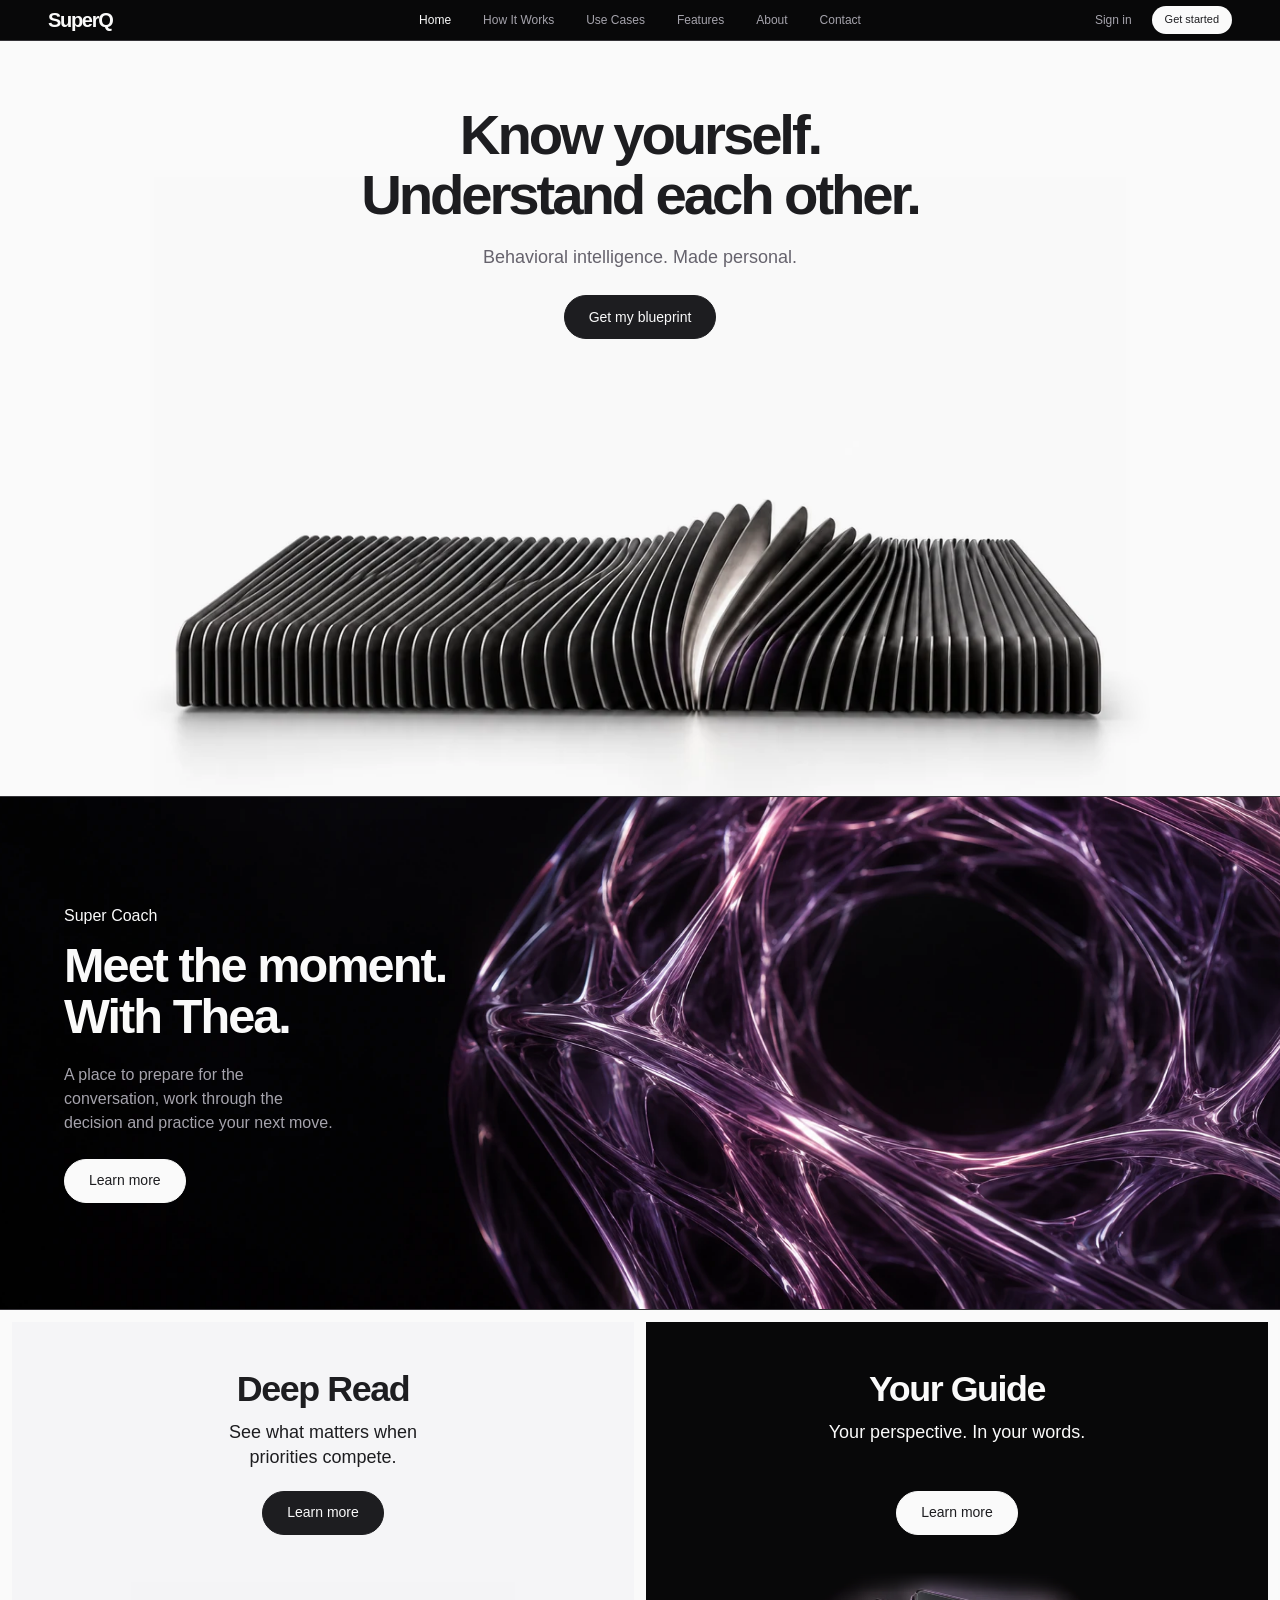
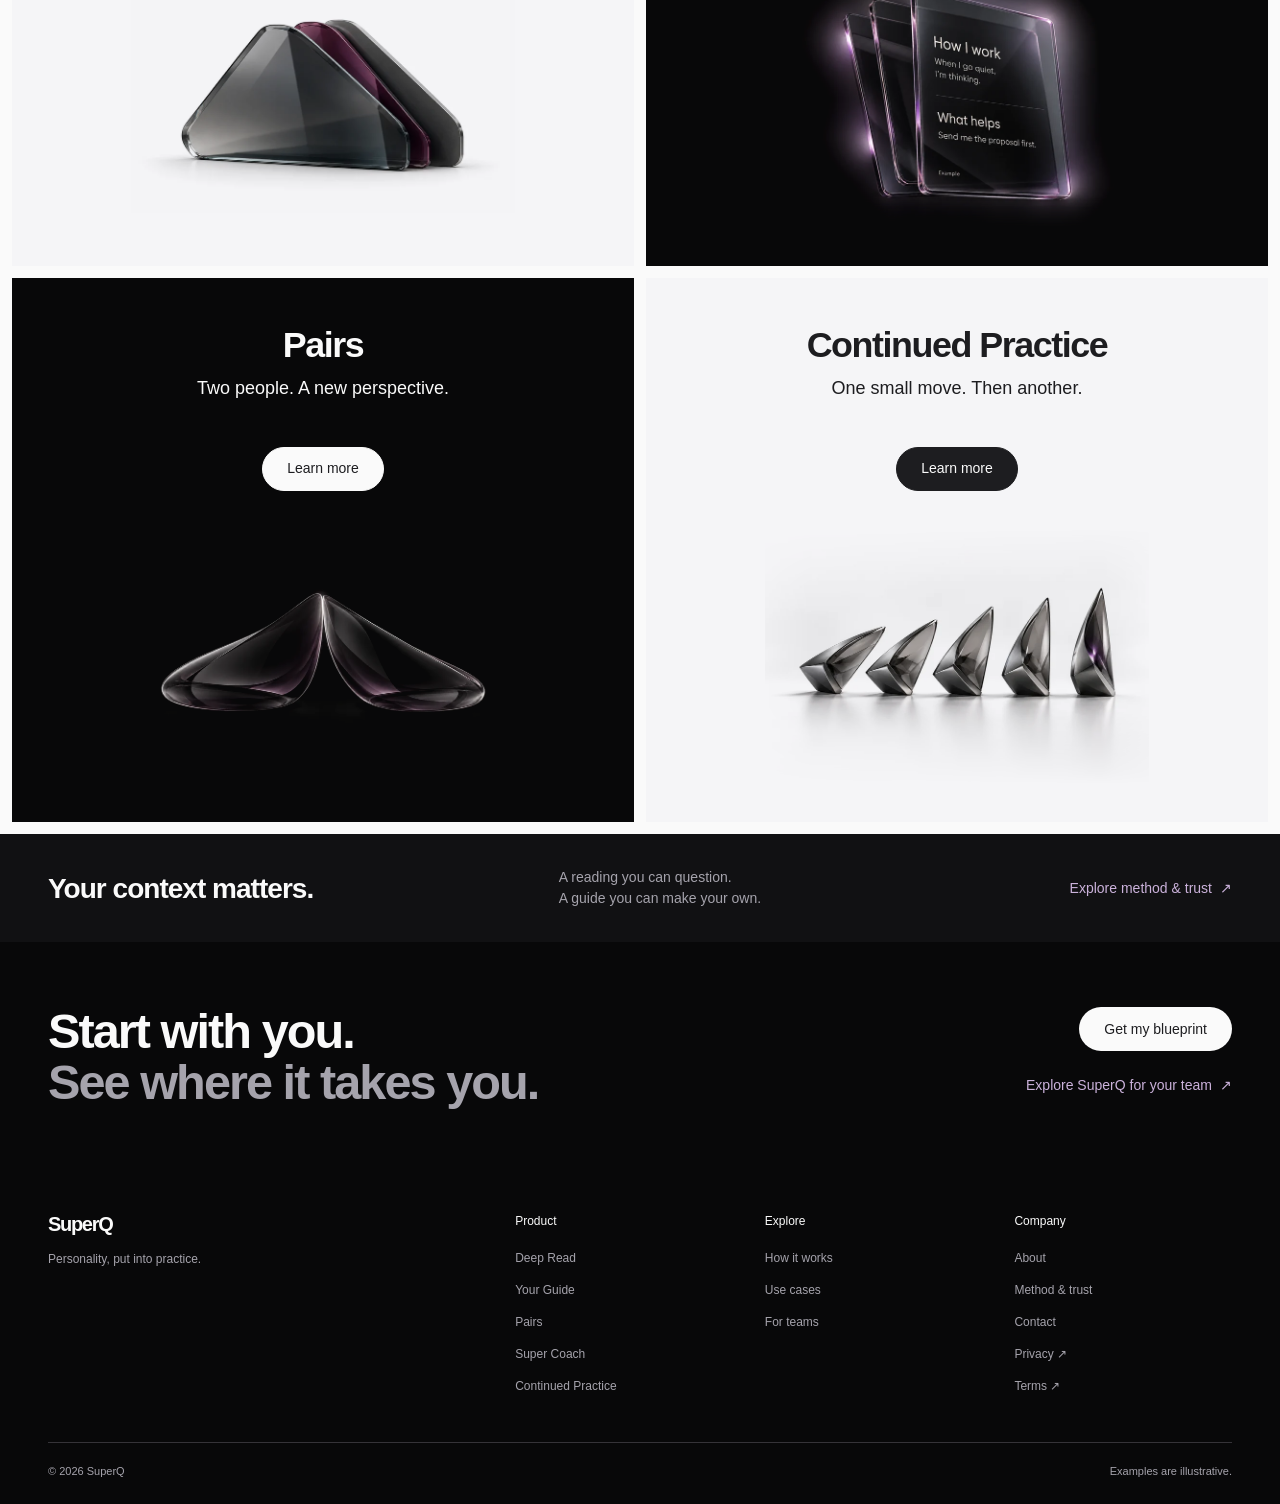
==== commit 10368fc5: "Publish site build 20261021-211515 (superq-site-source 2437539)" ====
--- a/index.html
+++ b/index.html
@@ -1,25 +1,6 @@
-
-  <!DOCTYPE html>
-  <html lang="en">
-    <head>
-      
-      <meta charset="UTF-8" />
-      <meta name="viewport" content="width=device-width, initial-scale=1.0" />
-      <title>SuperQ, your relational OS</title>
-      <meta name="description" content="SuperQ is an AI-powered relational operating system for founders and their teams." />
-      <meta name="robots" content="noindex, nofollow" />
-      <link rel="icon" type="image/png" href="./q.png" />
-      <link rel="apple-touch-icon" href="./q.png" />
-      <style>html, body { height: 100%; margin: 0; } #root { height: 100%; }</style>
-      
-      <script type="module" crossorigin src="./assets/index-D2cqH4ZO.js"></script>
-      <link rel="stylesheet" crossorigin href="./assets/index-00_z1gXe.css">
-    </head>
-
-    <body>
-      
-      <div id="root"></div>
-      
-    </body>
-  </html>
-  +<!doctype html>
+<html lang="en"><head><meta charset="utf-8"><meta name="viewport" content="width=device-width,initial-scale=1">
+<title>SuperQ · Behavioral intelligence, made personal</title><meta name="description" content="Know yourself. Understand each other. Explore your Profile, working Guide, Pairs and coaching with Thea.">
+<link rel="canonical" href="https://superq.app/"><link rel="icon" type="image/png" href="q.png"><link rel="apple-touch-icon" href="q.png"><meta property="og:type" content="website"><meta property="og:site_name" content="SuperQ"><meta property="og:title" content="SuperQ · Behavioral intelligence, made personal"><meta property="og:description" content="Know yourself. Understand each other. Explore your Profile, working Guide, Pairs and coaching with Thea."><meta property="og:url" content="https://superq.app/"><meta property="og:image" content="https://superq.app/og-image.jpg"><meta property="og:image:width" content="1200"><meta property="og:image:height" content="630"><meta name="twitter:card" content="summary_large_image">
+<link  rel="stylesheet" href="theme-v31.css?v=39"><link  rel="stylesheet" href="superq-v39.css?v=45"><link  rel="stylesheet" href="home-v97.css?v=100"><link  rel="stylesheet" href="integration.css?v=1"></head><body data-sizing="compact" class="home-page"><a class="skip" href="#main">Skip to content</a>
+<header class="header"><div class="wrap nav"><a class="wordmark" href="index.html" aria-label="SuperQ home">SuperQ</a><button class="menu" aria-expanded="false" aria-controls="navigation" aria-label="Open menu"><span class="menu-lines" aria-hidden="true"></span></button><nav id="navigation" aria-label="Main navigation"><div class="nav-links"><a href="index.html">Home</a><a href="how-it-works.html">How It Works</a><a href="use-cases.html">Use Cases</a><a href="features.html">Features</a><a href="about.html">About</a><a href="contact.html">Contact</a></div><div class="nav-actions"><a class="quiet" href="https://app.superq.app/">Sign in</a><a class="button small" href="https://app.superq.app/?view=signup">Get started</a></div></nav></div></header><main id="main"><section class="opening-v31" id="home" aria-labelledby="hero-title"><div class="opening-copy"><h1 id="hero-title">Know yourself.<br>Understand each other.</h1><p>Behavioral intelligence. Made personal.</p><a class="button" href="https://app.superq.app/?view=signup">Get my blueprint</a></div><img class="opening-art" src="./assets/home-hero-v97-1536-BZ1yMflk.webp" srcset="./assets/home-hero-v97-640-CHAskGFc.webp 640w, ./assets/home-hero-v97-1120-G8DbPT0O.webp 1120w, ./assets/home-hero-v97-1536-BZ1yMflk.webp 1536w" sizes="(max-width: 767px) 108vw, (max-width: 1400px) 80vw, 1120px" decoding="async" alt="" width="1536" height="1024" fetchpriority="high"></section><div class="product-slots coach-feature"><section class="product-slot slot-dark visual-right immersive-slot" id="coach" aria-labelledby="coach-slot-title"><span id="conversation" class="slot-anchor" aria-hidden="true"></span><div class="slot-inner"><div class="slot-copy"><p class="slot-name">Super Coach</p><h2 id="coach-slot-title">Meet the moment.<br>With Thea.</h2><p class="slot-description">A place to prepare for the conversation, work through the decision and practice your next move.</p><a class="slot-learn" href="features.html#super-coach" aria-label="Learn more about Super Coach">Learn more <span aria-hidden="true">↗</span></a></div><div class="slot-visual"><img class="coach-art scene-art" src="./assets/thea-immersive-v33-C7p-faec.webp" alt="" width="2172" height="724" loading="lazy"></div></div></section></div><div class="product-grid"><section class="product-slot slot-light visual-left immersive-slot" id="profile" aria-labelledby="profile-slot-title"><span id="blueprint" class="slot-anchor" aria-hidden="true"></span><div class="slot-inner"><div class="slot-copy"><h2 id="profile-slot-title">Deep Read</h2><p class="slot-description">See what matters when priorities compete.</p><a class="slot-learn" href="features.html#deep-read" aria-label="Learn more about Deep Read">Learn more <span aria-hidden="true">↗</span></a></div><div class="slot-visual"><img class="scene-art" src="./assets/home-read-v97-800-BwEgV3QY.webp" srcset="./assets/home-read-v97-400-X_wLpNZE.webp 400w, ./assets/home-read-v97-800-BwEgV3QY.webp 800w" sizes="(max-width: 767px) 86vw, (max-width: 1200px) 40vw, 480px" decoding="async" alt="" width="1536" height="1024" loading="lazy"></div></div></section><section class="product-slot slot-dark visual-right immersive-slot" id="guide" aria-labelledby="guide-slot-title"><span id="edit-guide" class="slot-anchor" aria-hidden="true"></span><div class="slot-inner"><div class="slot-copy"><h2 id="guide-slot-title">Your Guide</h2><p class="slot-description">Your perspective. In your words.</p><a class="slot-learn" href="features.html#guide" aria-label="Learn more about Your Guide">Learn more <span aria-hidden="true">↗</span></a></div><div class="slot-visual"><img class="scene-art" src="./assets/home-guide-v97-800-BkIhJpLY.webp" srcset="./assets/home-guide-v97-400-CkLMG9xh.webp 400w, ./assets/home-guide-v97-800-BkIhJpLY.webp 800w" sizes="(max-width: 767px) 86vw, (max-width: 1200px) 40vw, 480px" decoding="async" alt="" width="1536" height="1024" loading="lazy"></div></div></section><section class="product-slot slot-dark visual-left immersive-slot" id="pairs" aria-labelledby="pairs-slot-title"><span id="together" class="slot-anchor" aria-hidden="true"></span><div class="slot-inner"><div class="slot-copy"><h2 id="pairs-slot-title">Pairs</h2><p class="slot-description">Two people. A new perspective.</p><a class="slot-learn" href="features.html#pairs" aria-label="Learn more about Pairs">Learn more <span aria-hidden="true">↗</span></a></div><div class="slot-visual"><img class="scene-art" src="./assets/home-pairs-v97-800-CCe9-ASB.webp" srcset="./assets/home-pairs-v97-400-xD4bqWA9.webp 400w, ./assets/home-pairs-v97-800-CCe9-ASB.webp 800w" sizes="(max-width: 767px) 86vw, (max-width: 1200px) 40vw, 480px" decoding="async" alt="" width="1536" height="1024" loading="lazy"></div></div></section><section class="product-slot slot-light visual-left immersive-slot" id="practice" aria-labelledby="practice-slot-title"><div class="slot-inner"><div class="slot-copy"><h2 id="practice-slot-title">Continued Practice</h2><p class="slot-description">One small move. Then another.</p><a class="slot-learn" href="features.html#practice" aria-label="Learn more about Continued Practice">Learn more <span aria-hidden="true">↗</span></a></div><div class="slot-visual"><img class="scene-art" src="./assets/home-practice-v97-800-C3lZV09K.webp" srcset="./assets/home-practice-v97-400-BXlrlK8t.webp 400w, ./assets/home-practice-v97-800-C3lZV09K.webp 800w" sizes="(max-width: 767px) 86vw, (max-width: 1200px) 40vw, 480px" decoding="async" alt="" width="1536" height="1024" loading="lazy"></div></div></section></div><section class="site-confidence" id="trust"><div class="wrap"><h2>Your context matters.</h2><p>A reading you can question.<br>A guide you can make your own.</p><a class="text-link" href="features.html#approach">Explore method & trust <span aria-hidden="true">↗</span></a></div></section><section class="closing"><div class="wrap trimmed-closing"><h2>Start with you.<br><span>See where it takes you.</span></h2><div class="final-actions"><a class="button" href="https://app.superq.app/?view=signup">Get my blueprint</a><a class="text-link" href="contact.html?topic=team">Explore SuperQ for your team <span aria-hidden="true">↗</span></a></div></div></section></main><footer><div class="wrap footer-grid"><div class="footer-brand"><a class="wordmark" href="index.html">SuperQ</a><p>Personality, put into practice.</p></div><div><p class="eyebrow">Product</p><a href="features.html#deep-read">Deep Read</a><a href="features.html#guide">Your Guide</a><a href="features.html#pairs">Pairs</a><a href="features.html#super-coach">Super Coach</a><a href="features.html#practice">Continued Practice</a></div><div><p class="eyebrow">Explore</p><a href="how-it-works.html">How it works</a><a href="use-cases.html">Use cases</a><a href="contact.html?topic=team">For teams</a></div><div><p class="eyebrow">Company</p><a href="about.html">About</a><a href="features.html#approach">Method & trust</a><a href="contact.html">Contact</a><a href="https://superq.app/privacy/" target="_blank" rel="noopener">Privacy ↗</a><a href="https://superq.app/terms/" target="_blank" rel="noopener">Terms ↗</a></div></div><div class="wrap footer-bottom"><p>© 2026 SuperQ</p><p>Examples are illustrative.</p></div></footer><script src="site-pages.js?v=79"></script></body></html>
--- a/theme-v31.css
+++ b/theme-v31.css
@@ -0,0 +1,35 @@
+:root{
+  --black:#080809;
+  --graphite:#111113;
+  --raised:#1c1b1f;
+  --white:#fafafa;
+  --paper:#f5f5f7;
+  --ink:#1d1d20;
+  --muted-dark:#a5a3ac;
+  --muted-light:#66636d;
+  --line-dark:#353338;
+  --line-light:#d8d5dd;
+  --plum-dark:#cbb2db;
+  --plum-light:#735181;
+  --rose:#d7abc6;
+  --mist:#ece8f0;
+  --focus-dark:#e1c9ed;
+  --focus-light:#70497f;
+  --quiet-plum:#211a26;
+
+  --font: -apple-system, BlinkMacSystemFont, "Helvetica Neue", Arial, sans-serif;
+  --space-1:.25rem; --space-2:.5rem; --space-3:.75rem; --space-4:1rem;
+  --space-5:1.25rem; --space-6:1.5rem; --space-8:2rem; --space-10:2.5rem;
+  --space-12:3rem; --space-16:4rem; --space-20:5rem; --space-24:6rem;
+  --micro:.6875rem; --label:.75rem; --small:.875rem; --body:1rem;
+  --lead:1.125rem; --display:clamp(2.5rem,5.2vw,4.75rem);
+  --heading:clamp(2.25rem,3.8vw,3.25rem); --subheading:1.75rem;
+  --object-title:clamp(1.875rem,2.4vw,2.5rem);
+  --content:74rem; --reading:47rem; --gutter:1.5rem;
+  --header-height:3rem; --touch:2.75rem; --radius:.875rem; --pill:100rem;
+  --fast:160ms; --slow:450ms; --ease:cubic-bezier(.2,.7,.2,1);
+  --shadow:0 1.25rem 3rem -.75rem #00000030;
+  --shadow-dark:0 1.5rem 4rem #00000045;
+  --hero-height:35rem; --hero-art-height:15rem;
+  --slot-height:25rem; --hero-art-mask:linear-gradient(transparent,#000 16%,#000 88%,transparent);
+}
--- a/superq-v39.css
+++ b/superq-v39.css
@@ -0,0 +1,131 @@
+*{box-sizing:border-box}
+html{scroll-behavior:smooth;scroll-padding-top:var(--space-16);background:var(--black)}
+body{margin:0;background:var(--black);color:var(--white);font-family:var(--font);font-size:var(--body);line-height:1.5;-webkit-font-smoothing:antialiased}
+h1,h2,h3,p,blockquote{margin:0}h1,h2,h3{font-weight:600;letter-spacing:-.04em;text-wrap:balance}h1,h2{line-height:1.04}h3{line-height:1.15}p{text-wrap:pretty}a{color:inherit;text-decoration:none}button,input,textarea,select{font:inherit}button{cursor:pointer}img,svg{display:block;max-width:100%}button,a{-webkit-tap-highlight-color:transparent}button{color:inherit}button:disabled{cursor:not-allowed;opacity:.5}button:active,.button:active{transform:translateY(1px)}[hidden]{display:none!important}
+:focus-visible{outline:.125rem solid var(--focus-dark);outline-offset:var(--space-1)}
+.slot-light :focus-visible{outline-color:var(--focus-light)}
+.wrap{width:calc(100% - var(--gutter)*2);max-width:var(--content);margin-inline:auto}
+.sr-only,.slot-anchor{position:absolute;width:1px;height:1px;overflow:hidden;clip-path:inset(50%)}
+.slot-anchor{inset-block-start:0;inset-inline-start:0}
+.skip{position:fixed;inset:var(--space-2) auto auto var(--space-2);z-index:100;background:var(--white);color:var(--ink);padding:var(--space-3);transform:translateY(-200%)}.skip:focus{transform:none}
+.header{position:relative;z-index:10;background:var(--black);border-block-end:1px solid var(--line-dark)}
+.nav{height:var(--header-height);display:flex;align-items:center;justify-content:space-between}
+.wordmark{font-size:1.25rem;font-weight:650;letter-spacing:-.065em;line-height:1.2}
+.menu{width:var(--touch);height:var(--header-height);background:none;border:0;display:grid;place-items:center}
+.menu-lines{width:var(--space-4);height:var(--space-2);border-block:1px solid currentColor}
+#navigation{display:none;position:absolute;inset-block-start:100%;inset-inline:0;background:var(--graphite);padding:var(--space-5) var(--gutter) var(--space-8);border-block-end:1px solid var(--line-dark)}
+#navigation.open{display:block}.nav-links{display:flex;flex-direction:column}.nav-links>a{min-height:var(--touch);display:flex;align-items:center;font-size:var(--body);position:relative}.nav-links>a:hover{color:var(--white)}
+.nav-actions{display:flex;gap:var(--space-6);align-items:center;margin-block-start:var(--space-5)}
+.quiet{border:0;background:none;padding:var(--space-2) 0;min-height:var(--touch);font-size:var(--small);color:var(--muted-dark)}.quiet:hover{color:var(--white)}
+.button{display:inline-flex;align-items:center;justify-content:center;gap:var(--space-2);min-height:var(--touch);padding:var(--space-3) var(--space-6);background:var(--white);color:var(--ink);border:1px solid transparent;border-radius:var(--pill);font-size:var(--small);font-weight:500;line-height:1.2;transition:background var(--fast),transform var(--fast),border-color var(--fast)}.button:hover{background:var(--mist)}.button.small{font-size:var(--small)}.button.outline{background:transparent;color:var(--white);border-color:var(--muted-dark)}.button.outline:hover{border-color:var(--white);background:var(--raised)}
+.text-link,.slot-learn{display:inline-flex;align-items:center;gap:var(--space-2);min-height:var(--touch);width:fit-content;font-size:var(--small);color:var(--plum-dark);border:0;background:none;padding:0}.text-link:hover,.slot-learn:hover{color:var(--white)}.text-link span,.slot-learn span{transition:transform var(--fast) var(--ease)}.text-link:hover span,.slot-learn:hover span{transform:translate(.125rem,-.125rem)}
+.opening-v31{position:relative;min-height:var(--hero-height);overflow:hidden;isolation:isolate}
+.opening-copy{position:relative;text-align:center;z-index:2;padding:var(--space-12) var(--gutter) 0;margin:auto;max-width:64rem}
+.opening-copy h1{font-size:var(--display);line-height:1.02;letter-spacing:-.055em}.opening-copy>p{font-size:var(--lead);color:var(--muted-dark);margin-block:var(--space-5) var(--space-6)}
+.opening-art{position:absolute;z-index:-1;inset-inline-start:50%;inset-block-end:0;transform:translateX(-50%);width:160%;max-width:none;height:var(--hero-art-height);object-fit:cover;object-position:center;mask-image:var(--hero-art-mask);mix-blend-mode:screen}
+.product-slot{position:relative;overflow:hidden;background:var(--black);color:var(--white)}
+.slot-light{background:var(--paper);color:var(--ink);--slot-muted:var(--muted-light);--slot-link:var(--plum-light)}
+.slot-dark{--slot-muted:var(--muted-dark);--slot-link:var(--plum-dark)}
+.slot-inner{width:calc(100% - var(--gutter)*2);max-width:var(--content);margin:auto;display:grid;gap:var(--space-8);padding-block:var(--space-12)}
+.slot-copy{max-width:30rem;margin:auto;width:100%;text-align:center}.slot-name{font-size:var(--small);font-weight:500;margin-block-end:var(--space-3)}
+.slot-copy h2{font-size:var(--heading);line-height:1.02;margin-block-end:var(--space-5)}.slot-description{font-size:var(--body);line-height:1.5;max-width:24rem;margin:auto;color:var(--slot-muted)}.slot-learn{color:var(--slot-link);margin-block-start:var(--space-3)}.slot-light .slot-learn:hover{color:var(--ink)}
+.slot-visual{position:relative;min-width:0;display:grid;place-items:center;min-height:18rem;width:100%;max-width:35rem;margin:auto}
+.product-object{position:relative;width:100%;max-width:28rem}.object-top{display:flex;align-items:center;justify-content:space-between;gap:var(--space-4);font-size:var(--micro);line-height:1.4;color:var(--muted-dark)}
+.profile-instrument{background:var(--graphite);color:var(--white);padding:var(--space-6);border-radius:var(--radius);box-shadow:var(--shadow)}
+.profile-statement{font-size:var(--object-title);font-weight:500;line-height:1.12;letter-spacing:-.04em;margin-block:var(--space-6)}.profile-statement>span{color:var(--plum-dark)}
+.profile-pattern{display:flex;align-items:flex-start;gap:var(--space-3);margin-block:var(--space-5)}.pattern-marker{width:var(--space-2);height:var(--space-2);margin-block-start:var(--space-2);flex-shrink:0;border:1px solid var(--plum-dark);border-radius:50%;background:var(--plum-dark)}.pattern-marker.hollow{background:transparent}.meta{font-size:var(--label);color:var(--muted-dark);margin-block-end:var(--space-1)}.profile-pattern>div>p:last-child{font-size:var(--small)}.object-foot{font-size:var(--label);color:var(--muted-dark);margin-block-start:var(--space-6)}
+.guide-composition{position:relative;width:100%;max-width:27rem;padding:var(--space-3) var(--space-3) 0 0}.guide-backplate{position:absolute;inset:0 0 var(--space-3) var(--space-3);border-radius:var(--radius);background:linear-gradient(135deg,var(--line-dark),var(--quiet-plum))}
+.guide-sheet{background:var(--white);color:var(--ink);padding:var(--space-6);border-radius:var(--radius);box-shadow:var(--shadow-dark)}.guide-sheet .object-top{color:var(--muted-light);font-size:var(--micro)}.guide-line{font-size:var(--object-title);font-weight:500;line-height:1.1;letter-spacing:-.035em;margin-block:var(--space-8) var(--space-5)}.guide-support{font-size:var(--small);color:var(--muted-light);line-height:1.6}.guide-authorship{display:flex;align-items:center;gap:var(--space-3);margin-block-start:var(--space-8)}.person-mark{width:var(--space-8);height:var(--space-8);display:grid;place-items:center;background:var(--mist);color:var(--plum-light);border-radius:50%;font-size:var(--label)}.guide-authorship strong{font-weight:500;font-size:var(--label)}.guide-authorship p{font-size:var(--label);color:var(--muted-light)}.signature{width:var(--space-20);height:var(--space-10);margin-inline-start:auto;color:var(--plum-light)}
+.product-slot#pairs{background:var(--graphite)}.pairs-instrument{width:100%;max-width:32rem}.pair-orbits{height:10rem;position:relative;margin-block-start:var(--space-6)}.pair-orbits>svg{width:100%;height:100%}.orbit{position:absolute;inset-block-start:50%;transform:translate(-50%,-50%);width:5.5rem;height:5.5rem;display:grid;place-items:center;border:1px solid var(--line-dark);border-radius:50%;font-size:2rem;font-weight:300;background:radial-gradient(circle at 35% 20%,var(--quiet-plum),var(--black));color:var(--plum-dark)}.orbit.alex{inset-inline-start:15.4%}.orbit.sam{inset-inline-start:84.6%;color:var(--rose)}
+.pair-perspectives{display:grid;grid-template-columns:1fr 1fr;gap:var(--space-8);text-align:center}.pair-perspectives p{font-size:var(--label);color:var(--muted-dark);margin-block-end:var(--space-2)}.pair-perspectives strong{font-size:1.375rem;letter-spacing:-.025em;font-weight:500}.pair-bridge{text-align:center;margin-block-start:var(--space-6)}.pair-bridge>span{font-size:var(--label);color:var(--muted-dark)}.pair-bridge p{font-size:var(--small);margin-block-start:var(--space-1)}
+.practice-instrument{padding:var(--space-6);background:var(--white);border-radius:var(--radius);box-shadow:var(--shadow);color:var(--ink)}.practice-instrument .object-top{color:var(--muted-light)}.week-strip{display:grid;grid-template-columns:repeat(7,1fr);gap:var(--space-2);margin-block:var(--space-5) var(--space-6)}.week-strip>span{height:var(--space-8);display:grid;place-items:center;font-size:var(--label);color:var(--muted-light)}.week-strip .today{background:var(--ink);color:var(--white);border-radius:var(--pill)}.practice-title{font-size:var(--object-title);font-weight:500;line-height:1.08;letter-spacing:-.035em;margin-block-end:var(--space-4)}.practice-description{color:var(--muted-light);font-size:var(--small)}.practice-foot{display:flex;align-items:center;gap:var(--space-2);margin-block-start:var(--space-5);font-size:var(--label);color:var(--plum-light)}.practice-foot svg{width:var(--space-5);height:var(--space-5)}
+.site-confidence{background:var(--graphite);padding-block:var(--space-8)}.site-confidence>.wrap{display:grid;gap:var(--space-4)}.site-confidence h2{font-size:var(--subheading);letter-spacing:-.035em}.site-confidence p{font-size:var(--small);color:var(--muted-dark)}
+.closing{padding-block:var(--space-16);background:var(--black)}.trimmed-closing{display:flex;flex-direction:column;gap:var(--space-8)}.closing h2{font-size:var(--heading);line-height:1.05}.closing h2 span{color:var(--muted-dark)}.final-actions{display:flex;flex-direction:column;align-items:flex-start;gap:var(--space-3)}
+footer{background:var(--black);padding-block:var(--space-10) var(--space-6)}.footer-grid{display:grid;grid-template-columns:1fr 1fr;gap:var(--space-8)}.footer-brand{grid-column:1/-1}.footer-brand p{font-size:var(--label);color:var(--muted-dark);margin-block-start:var(--space-3)}.footer-grid .eyebrow{font-size:var(--label);color:var(--white);margin-block-end:var(--space-3)}.footer-grid>div>a:not(.wordmark){display:flex;align-items:center;min-height:var(--space-8);font-size:var(--label);color:var(--muted-dark)}.footer-grid a:hover{color:var(--white)}.footer-bottom{border-block-start:1px solid var(--line-dark);margin-block-start:var(--space-10);padding-block-start:var(--space-5);display:flex;flex-direction:column;gap:var(--space-2);font-size:var(--micro);color:var(--muted-dark)}
+dialog{width:calc(100% - var(--space-8));max-width:30rem;background:var(--graphite);color:var(--white);border:1px solid var(--line-dark);border-radius:var(--radius);padding:var(--space-10);box-shadow:var(--shadow-dark)}dialog::backdrop{background:color-mix(in srgb,var(--black) 80%,transparent);backdrop-filter:blur(.25rem)}.dialog-close{position:absolute;inset:var(--space-2) var(--space-2) auto auto;border:0;background:transparent;font-size:1.5rem;min-width:var(--touch);min-height:var(--touch)}dialog h2{font-size:var(--subheading);margin-block:var(--space-4)}dialog>p:not(.eyebrow){color:var(--muted-dark);font-size:var(--small);margin-block-end:var(--space-6)}dialog .button{margin-block-end:var(--space-3)}.eyebrow{font-size:var(--small);font-weight:500;color:var(--plum-dark)}
+/* Supporting pages use the same neutral foundation and measured reading width. */
+.page-hero{padding-block:var(--space-16) var(--space-12)}.page-hero h1{font-size:var(--display);max-width:58rem;margin-block:var(--space-5);line-height:1.04}.page-lede{max-width:43rem;font-size:var(--lead);color:var(--muted-dark);margin-block-start:var(--space-6)}.subpage-link{display:inline-flex;align-items:center;min-height:var(--touch);color:var(--muted-dark);font-size:var(--small)}.subpage-link:hover{color:var(--white)}
+.page-layout,.product-breakdown{padding-block:var(--space-8) var(--space-16)}.page-index{display:flex;flex-wrap:wrap;align-content:flex-start;gap:var(--space-2) var(--space-5);margin-block-end:var(--space-8)}.page-index>.eyebrow{flex-basis:100%}.page-index>a{font-size:var(--small);color:var(--muted-dark);min-height:var(--space-8);display:flex;align-items:center}.page-index>a:hover{color:var(--white)}.reading-column{max-width:var(--reading);margin-inline:auto}.product-chapter{display:grid;grid-template-columns:1.5rem 1fr;gap:var(--space-4);padding-block:var(--space-8)}.chapter-number{font-size:var(--label);color:var(--muted-dark);padding-block-start:var(--space-2)}.product-chapter h2{font-size:clamp(1.875rem,3vw,2.5rem);margin-block-end:var(--space-6);line-height:1.08}.product-chapter p:not(.chapter-number,.eyebrow){color:var(--muted-dark);margin-block-end:var(--space-5)}.product-chapter strong{color:var(--white)}.product-chapter .text-link{margin-block-start:var(--space-2)}.flow-line{display:flex;flex-wrap:wrap;gap:var(--space-3);font-size:var(--small);color:var(--plum-dark)}
+.inline-example{background:var(--graphite);padding:var(--space-6);border-radius:var(--radius);margin-block:var(--space-6)}.inline-example blockquote{font-size:1.5rem;line-height:1.25;margin-block-start:var(--space-4)}.badge{display:inline-block;font-size:var(--label);color:var(--muted-dark)}.belief-list{padding-inline-start:var(--space-5)}.belief-list li{padding-block:var(--space-4)}.belief-list h3,.founder-copy h3{font-size:1.375rem;margin-block-end:var(--space-3)}.founder-copy,.case-details{display:grid;gap:var(--space-5)}.case-limit,.note,.prototype-note{font-size:var(--small);color:var(--muted-dark)}.everyday-list{padding-inline-start:var(--space-5);color:var(--muted-dark)}.everyday-list li{margin-block:var(--space-4)}
+.detail-demo{padding-block:var(--space-12) var(--space-16);background:var(--graphite)}.detail-demo .intelligence-demo,.detail-demo .comparison,.detail-demo .coach{max-width:58rem;margin:auto}.detail-next{padding-block:var(--space-10);background:var(--black)}.detail-next>.wrap{display:flex;flex-wrap:wrap;align-items:center;justify-content:space-between;gap:var(--space-6)}.detail-next a{font-size:var(--small);color:var(--plum-dark);min-height:var(--touch);display:inline-flex;align-items:center}
+.intelligence-demo{border:1px solid var(--line-dark);border-radius:var(--radius);padding:var(--space-6);background:var(--black)}.stage-top{display:flex;justify-content:space-between;align-items:center;gap:var(--space-4)}.stage-count,.stage-kicker,.stage-caption{font-size:var(--label);color:var(--muted-dark)}.behavior-stage{padding-block:var(--space-10);min-height:20rem}.stage-kicker{color:var(--plum-dark);margin-block-end:var(--space-6)}.behavior-line{font-size:clamp(1.875rem,3.5vw,3rem);max-width:21ch}.behavior-context{font-size:var(--lead);color:var(--muted-dark);margin-block-start:var(--space-6);max-width:38ch}.stage-controls{display:flex;flex-wrap:wrap;gap:var(--space-2);margin-block-end:var(--space-4)}.stage-controls button{background:transparent;color:var(--muted-dark);border:1px solid var(--line-dark);min-height:var(--touch);padding:var(--space-3);border-radius:var(--pill);font-size:var(--label)}.stage-controls button>span{display:none}.stage-controls [aria-pressed=true]{background:var(--white);color:var(--ink);border-color:var(--white)}.stage-controls button:hover:not([aria-pressed=true]){color:var(--white);border-color:var(--muted-dark)}
+.guide-row{display:grid;gap:var(--space-8);align-items:start}.guide-row>div h2{font-size:var(--heading);margin-block:var(--space-4) var(--space-5)}.guide-row>div>p:last-child{font-size:var(--small);color:var(--muted-dark)}.guide.panel{background:var(--black);padding:var(--space-6);border:1px solid var(--line-dark);border-radius:var(--radius)}.guide.panel>.badge{margin-block-end:var(--space-6)}.guide.panel>.meta{margin-block-end:var(--space-2)}.guide.panel>p:not(.badge,.meta){font-size:var(--small);color:var(--muted-dark)}.rule-row{margin-block:var(--space-8)}.rule-row blockquote{font-size:1.5rem;line-height:1.3;margin-block-start:var(--space-3);overflow-wrap:anywhere}.guide form{margin-block-start:var(--space-6)}.actions{display:flex;flex-wrap:wrap;gap:var(--space-3);margin-block-start:var(--space-4)}.guide-status{color:var(--muted-dark);font-size:var(--small)}
+.people{display:grid;gap:var(--space-8)}.person{display:flex;gap:var(--space-5);align-items:flex-start;background:var(--black);padding:var(--space-6);border-radius:var(--radius)}.initial{flex-shrink:0;width:var(--space-10);height:var(--space-10);display:grid;place-items:center;background:var(--quiet-plum);color:var(--plum-dark);border-radius:50%}.source-label{font-size:var(--label);color:var(--muted-dark)}.person h3{font-size:var(--subheading);margin-block:var(--space-4)}.person>div>p:last-child{font-size:var(--small);color:var(--muted-dark)}.shared-context{margin-block-start:var(--space-6);border:1px solid var(--line-dark);border-radius:var(--radius);padding:var(--space-5)}summary{cursor:pointer;min-height:var(--touch);font-size:var(--small);padding-block:var(--space-3)}summary>span{float:right}.shared-context dl>div{margin-block:var(--space-5)}dt{font-size:var(--label);color:var(--plum-dark)}dd{margin:var(--space-2) 0 0;color:var(--muted-dark);font-size:var(--small)}.takeaway{padding-block-start:var(--space-5)}.takeaway>p:last-child{margin-block-start:var(--space-3)}
+.coach{background:var(--black);padding:var(--space-6);border-radius:var(--radius);border:1px solid var(--line-dark)}.rehearsal-top{display:flex;gap:var(--space-6);align-items:center;justify-content:space-between;flex-wrap:wrap}.rehearsal-steps{display:flex;gap:var(--space-4);list-style:none;padding:0;font-size:var(--label);color:var(--muted-dark)}.rehearsal-steps .current{color:var(--plum-dark)}.prep{padding-block:var(--space-8)}.prep h3{font-size:var(--subheading);margin-block:var(--space-4)}.prep p:not(.eyebrow){color:var(--muted-dark)}.dialogue{display:grid;gap:var(--space-5);margin-block:var(--space-6)}.dialogue>div{background:var(--graphite);padding:var(--space-5);border-radius:var(--radius)}.dialogue p:not(.eyebrow){margin-block-start:var(--space-3)}.thea-name{font-size:var(--small);color:var(--plum-dark)}.thea-name>img{width:var(--space-12);height:var(--space-12);object-fit:cover;object-position:right}.revision{margin-block:var(--space-6);padding:var(--space-5);border:1px solid var(--line-dark);border-radius:var(--radius)}.revision>p{margin-block:var(--space-3)}.detail-practice .text-link{margin:var(--space-6) auto 0;display:flex}.detail-practice .practice-instrument{max-width:32rem}
+label{display:block;font-size:var(--small);margin-block:var(--space-4) var(--space-2)}input,textarea,select{width:100%;max-width:100%;background:var(--black);color:var(--white);border:1px solid var(--muted-dark);border-radius:var(--space-2);padding:var(--space-3);min-height:var(--touch)}textarea{resize:vertical}.contact-layout{display:grid;gap:var(--space-10);padding-block:var(--space-8) var(--space-16)}.contact-layout h2{font-size:var(--heading);margin-block:var(--space-5)}.contact-layout>div>p:last-child{color:var(--muted-dark);max-width:24rem}.contact-form{background:var(--graphite);padding:var(--space-6);border-radius:var(--radius)}.contact-form>button{margin-block-start:var(--space-6)}.form-pair{display:grid;gap:var(--space-4)}#contact-result{margin-block-start:var(--space-6);overflow-wrap:anywhere}#contact-result h3{margin-block-end:var(--space-4)}.team-details{margin-block-start:var(--space-4)}
+@media(min-width:48rem){
+ :root{--gutter:3rem;--hero-height:38.5rem;--hero-art-height:20rem}
+ .opening-copy{padding-block-start:var(--space-12)}.opening-art{width:110%}
+ .slot-inner{grid-template-columns:1fr 1fr;gap:var(--space-12);min-height:var(--slot-height);padding-block:var(--space-10)}.slot-copy{text-align:start;grid-column:1;grid-row:1;margin:0;max-width:29rem}.slot-description{margin:0;max-width:24rem}.slot-visual{grid-column:2;grid-row:1;min-height:20rem}.visual-left .slot-copy{grid-column:2}.visual-left .slot-visual{grid-column:1}.slot-name{font-size:var(--body)}
+ .site-confidence>.wrap{grid-template-columns:1fr 1fr;align-items:center}.site-confidence h2{grid-row:1/3}.site-confidence p{grid-column:2}.site-confidence .text-link{grid-column:2}
+ .trimmed-closing{flex-direction:row;justify-content:space-between;align-items:center}.final-actions{align-items:flex-end}
+ .footer-grid{grid-template-columns:2fr 1fr 1fr 1fr}.footer-brand{grid-column:auto}.footer-bottom{flex-direction:row;justify-content:space-between}
+ .guide-row,.people,.contact-layout{grid-template-columns:1fr 1fr}.form-pair{grid-template-columns:1fr 1fr}.intelligence-demo,.coach{padding:var(--space-10)}.founder-copy{grid-template-columns:1fr 1fr;gap:var(--space-8)}
+}
+@media(min-width:64rem){
+ :root{--header-height:2.5rem}
+ .nav{display:grid;grid-template-columns:1fr auto 1fr}.menu{display:none}#navigation{display:contents;padding:0;border:0}.nav-links{flex-direction:row;height:var(--header-height);gap:var(--space-8);grid-column:2;grid-row:1}.nav-links>a{min-height:0;height:var(--header-height);font-size:var(--label);color:var(--muted-dark)}.nav-links>a::before{content:"";position:absolute;inset:0 calc(-1*var(--space-3));border:1px solid transparent;pointer-events:none}.nav-links>a:hover::before{border-color:var(--white)}.nav-links>a[aria-current=page]{color:var(--white)}.nav-actions{grid-column:3;grid-row:1;justify-self:end;margin:0;gap:var(--space-5)}.nav-actions .quiet{font-size:var(--label);min-height:var(--header-height)}.nav-actions .button.small{min-height:1.75rem;padding:var(--space-1) var(--space-3);font-size:var(--micro)}
+ .opening-art{width:100%}.slot-inner{gap:var(--space-20)}.profile-instrument{padding:var(--space-8)}.guide-sheet{padding:var(--space-8)}.site-confidence>.wrap{grid-template-columns:1fr 1fr auto;gap:var(--space-8)}.site-confidence h2{grid-row:auto}.site-confidence p{grid-column:auto}.site-confidence .text-link{grid-column:auto}
+ .page-layout{display:grid;grid-template-columns:12rem 1fr;gap:var(--space-16)}.page-index{position:sticky;inset-block-start:var(--space-8);align-self:start;display:flex;flex-direction:column;gap:var(--space-2);margin:var(--space-8) 0 0}.page-index>.eyebrow{flex-basis:auto;margin-block-end:var(--space-3)}.product-chapter{gap:var(--space-8);grid-template-columns:var(--space-8) 1fr}
+}
+@media(prefers-reduced-motion:reduce){html{scroll-behavior:auto}*,*::before,*::after{transition:none!important;animation:none!important}.text-link:hover span,.slot-learn:hover span{transform:none}}
+
+.choice-group{border:0;padding:0;margin:var(--space-6) 0 0}.choice-group legend{font-size:var(--small);margin-block-end:var(--space-2)}.choice-group label{display:flex;align-items:center;gap:var(--space-3);min-height:var(--touch);margin:0;font-size:var(--small)}.choice-group input{width:var(--space-4);min-height:0;height:var(--space-4);padding:0;accent-color:var(--plum-dark)}.team-sizes{display:flex;flex-wrap:wrap;gap:var(--space-3) var(--space-6)}
+.product-breakdown .product-chapter{display:block}
+.rehearsal.panel{max-width:58rem;margin:auto;background:var(--black);padding:var(--space-6);border:1px solid var(--line-dark);border-radius:var(--radius)}
+.rehearsal-top>div>p:last-child{font-size:var(--subheading);letter-spacing:-.035em;font-weight:500;margin-block-start:var(--space-2)}
+.rehearsal .rehearsal-steps{margin-block:var(--space-6) 0}
+.rehearsal .prep{padding-block:var(--space-8) var(--space-6)}
+.rehearsal .dialogue{display:block;background:var(--graphite);padding:var(--space-5);border-radius:var(--radius);margin-block:var(--space-4)}
+.rehearsal .dialogue>p:last-child{font-size:var(--lead);line-height:1.4;margin-block-start:var(--space-3);max-width:48ch}
+.rehearsal .coach{display:flex;align-items:center;gap:var(--space-5);padding:var(--space-5) 0;margin-block:var(--space-6);background:none;border:0;box-shadow:none}
+.rehearsal .coach>img{width:var(--space-16);height:var(--space-16);flex-shrink:0;object-fit:cover;object-position:100% 50%;mask-image:radial-gradient(circle,black 45%,transparent 72%)}
+.rehearsal .coach>div>p:last-child{font-size:var(--lead);margin-block-start:var(--space-2)}
+@media(min-width:48rem){.rehearsal.panel{padding:var(--space-10)}}
+
+.product-chapter p:not(.chapter-number,.eyebrow){max-width:65ch}
+.coach-art{width:100%;height:auto;max-height:20rem;object-fit:contain;mix-blend-mode:screen;mask-image:radial-gradient(ellipse,black 45%,transparent 76%)}
+@media(min-width:48rem){#coach .slot-visual{min-height:20rem}.coach-art{width:115%;max-width:none}}
+
+/* Full-bleed Super Coach scene. Copy remains live and accessible. */
+:root{--scene-mobile:37rem;--scene-desktop:clamp(28rem,36vw,35rem);--scene-gutter:clamp(1.5rem,5vw,6rem);--scene-heading:clamp(2.5rem,4vw,3.75rem)}
+.immersive-slot{isolation:isolate;min-height:var(--scene-mobile);background:var(--black)}
+.immersive-slot .slot-inner{display:flex;position:relative;min-height:var(--scene-mobile);width:100%;max-width:none;padding:var(--space-10) var(--gutter);align-items:flex-start}
+.immersive-slot .slot-copy{position:relative;z-index:2;text-align:start;margin:0;max-width:30rem;width:100%}
+.immersive-slot .slot-copy h2{font-size:var(--scene-heading)}
+.immersive-slot .slot-description{margin:0;max-width:29ch}
+.immersive-slot .slot-visual{position:absolute!important;inset:0;display:block;max-width:none;width:100%;height:100%;min-height:0!important;z-index:-1;pointer-events:none}
+.immersive-slot .coach-art{position:absolute;inset:auto -45% 0 auto;width:210%;max-width:none;height:52%;max-height:none;object-fit:cover;object-position:76% 50%;mix-blend-mode:normal;mask-image:linear-gradient(transparent,black 24%)}
+@media(min-width:48rem){
+ .immersive-slot,.immersive-slot .slot-inner{min-height:var(--scene-desktop)}
+ .immersive-slot .slot-inner{align-items:center;padding:var(--space-12) var(--scene-gutter)}
+ .immersive-slot .slot-copy{width:37%;max-width:32rem}
+ .immersive-slot .coach-art{inset:0;width:100%;height:100%;object-fit:cover;object-position:50% 50%;mask-image:none}
+ .immersive-slot .slot-description{max-width:32ch}
+}
+
+/* Five coordinated full-width scenes. The approved Coach scene is retained. */
+.immersive-slot.slot-light{background:var(--paper)}
+.immersive-slot .scene-art{position:absolute;inset:auto -45% 0 auto;width:210%;max-width:none;height:52%;max-height:none;object-fit:cover;object-position:76% 50%;mix-blend-mode:normal;mask-image:linear-gradient(transparent,black 24%)}
+.immersive-slot.visual-left .scene-art{inset:auto auto 0 -8%;object-position:24% 50%}
+@media(min-width:48rem){
+ .immersive-slot .scene-art,.immersive-slot.visual-left .scene-art{inset:0;width:100%;height:100%;object-fit:cover;object-position:50% 50%;mask-image:none}
+ .immersive-slot.visual-left .slot-copy{margin-inline-start:auto;width:34%;max-width:32rem}
+}
+/* Narrow screens reserve real layout space for copy and actions before the scene. */
+@media(max-width:47.999rem){
+ .immersive-slot .slot-inner{flex-direction:column;padding:0;align-items:stretch;gap:0}
+ .immersive-slot .slot-copy{padding:var(--space-10) var(--gutter) var(--space-4);max-width:none;flex-shrink:0}
+ .immersive-slot .slot-visual{position:relative!important;inset:auto;height:auto;min-height:12rem!important;flex:1;z-index:0}
+ .immersive-slot .scene-art,.immersive-slot .coach-art{height:100%;mask-image:linear-gradient(transparent,black 12%)}
+}
+/* Preserve both expressions when a tablet viewport is too narrow for the wide portrait crop. */
+#pairs.immersive-slot{background:var(--black)}
+@media(min-width:48rem) and (max-width:56.25rem){#pairs.immersive-slot .scene-art{object-fit:contain;object-position:left center}}
+
+/* Preserve both faces from the wide Pairs artwork on narrow screens. */
+@media(max-width:47.999rem){#pairs.immersive-slot .scene-art{width:166.666667%;max-width:none;object-fit:contain;object-position:left center;inset:0}}
+
+/* Restore the approved close portrait within the full-width Pairs slot. */
+@media(min-width:48rem){#pairs.immersive-slot .scene-art{width:64%;height:100%;object-fit:cover;object-position:center;inset:0;mask-image:linear-gradient(90deg,black 88%,transparent)}}
+@media(max-width:47.999rem){#pairs.immersive-slot .scene-art{width:100%;height:100%;object-fit:cover;object-position:center;inset:0;mask-image:linear-gradient(transparent,black 8%)}}
--- a/home-v97.css
+++ b/home-v97.css
@@ -0,0 +1,79 @@
+/* Homepage composition. Shared palette and controls remain in the site theme. */
+.home-page{--home-hero:clamp(42rem,59vw,52rem);--home-coach:32rem;--home-tile:34rem;--home-art:16rem;--home-art-width:82%;--home-art-max:30rem;--home-title:clamp(2.25rem,4.4vw,4rem)}
+.home-page .opening-v31{min-height:var(--home-hero);background:var(--white);color:var(--ink);padding-block:var(--space-16);isolation:isolate}
+.home-page .opening-copy{padding:0 var(--gutter);max-width:64rem}
+.home-page .opening-copy h1{font-size:var(--home-title);line-height:1.06}
+.home-page .opening-copy>p{color:var(--muted-light)}
+.home-page .opening-copy .button{background:var(--ink);color:var(--white);border-color:var(--ink)}
+.home-page .opening-copy .button:hover{background:var(--line-dark)}
+.home-page .opening-copy :focus-visible{outline-color:var(--focus-light)}
+.home-page .opening-art{position:absolute;inset:auto auto calc(var(--space-16) * -1) 50%;transform:translateX(-50%);width:min(80vw,70rem);max-width:none;height:auto;object-fit:contain;z-index:0;mix-blend-mode:multiply;mask-image:none}
+.home-page .coach-feature{border-block:1px solid var(--line-dark)}
+.home-page #coach,.home-page #coach .slot-inner{min-height:var(--home-coach)}
+.home-page #coach .slot-inner{display:flex;flex-direction:row;align-items:center;padding:var(--space-16) var(--gutter);width:calc(100% - var(--gutter)*2);max-width:var(--content);margin:auto}
+.home-page #coach .slot-copy{width:44%;max-width:30rem;padding:0;z-index:2}
+.home-page #coach h2{font-size:var(--heading);line-height:1.06}
+.home-page #coach .slot-description{max-width:31ch;color:var(--muted-dark)}
+.home-page #coach .slot-visual{position:absolute!important;inset:0 0 0 auto;width:55%;height:100%;min-height:0!important;z-index:0}
+.home-page #coach .scene-art{position:absolute;inset:0;width:100%;height:100%;object-fit:contain;object-position:center;mix-blend-mode:lighten;mask-image:none}
+.home-page .slot-learn{display:inline-flex;align-items:center;justify-content:center;min-height:var(--touch);padding:var(--space-3) var(--space-6);margin-top:var(--space-6);border:1px solid var(--white);border-radius:var(--pill);background:var(--white);color:var(--ink);font-size:var(--small);line-height:1.2}
+.home-page .slot-learn:hover{background:var(--mist);border-color:var(--mist)}
+.home-page .slot-learn>span{display:none}
+.home-page .slot-light .slot-learn{background:var(--ink);border-color:var(--ink);color:var(--white)}
+.home-page .slot-light .slot-learn:hover{background:var(--line-dark);border-color:var(--line-dark)}
+.home-page .product-grid{display:grid;grid-template-columns:repeat(2,minmax(0,1fr));gap:var(--space-3);padding:var(--space-3);background:var(--white)}
+.home-page .product-grid .immersive-slot{min-height:var(--home-tile);isolation:isolate;background:var(--black)}
+.home-page .product-grid .slot-light{background:var(--paper);color:var(--ink)}
+.home-page .product-grid .slot-inner{display:flex;flex-direction:column;align-items:center;justify-content:flex-start;gap:0;width:100%;max-width:none;min-height:var(--home-tile);padding:var(--space-12) var(--space-8) 0}
+.home-page .product-grid .slot-copy{position:relative;z-index:2;width:100%;max-width:32rem;margin:0;padding:0;text-align:center}
+.home-page .product-grid h2{font-size:clamp(2rem,2.8vw,2.5rem);line-height:1.06;margin:0 auto var(--space-3);max-width:none}
+.home-page .product-grid .slot-description{font-size:var(--lead);line-height:1.4;max-width:28ch;margin-inline:auto;color:inherit}
+.home-page .product-grid .slot-learn{margin-top:var(--space-5)}
+.home-page .product-grid .slot-visual,.home-page .product-grid #pairs .slot-visual{position:absolute!important;inset:auto auto var(--space-6) 50%;transform:translateX(-50%);width:var(--home-art-width);max-width:var(--home-art-max);height:var(--home-art);min-height:0!important;z-index:0;overflow:hidden;background:inherit}
+.home-page .product-grid .scene-art,.home-page .product-grid #pairs.immersive-slot .scene-art{position:absolute;inset:0;width:100%;height:100%;max-width:none;object-fit:contain;object-position:center;mask-image:none}
+.home-page .product-grid .slot-dark .scene-art{mix-blend-mode:lighten}
+.home-page .product-grid .slot-light .scene-art{mix-blend-mode:multiply}
+.home-page .nav-links [aria-current=page]{color:var(--white)}
+@media(max-width:47.999rem){
+.home-page{--home-hero:34rem;--home-coach:36rem;--home-tile:29rem;--home-art:14rem;--home-title:clamp(2rem,7.8vw,3rem)}
+.home-page .opening-v31{padding-block:var(--space-12)}
+.home-page .opening-copy>p{font-size:var(--body);max-width:24ch;margin-inline:auto}
+.home-page .opening-art{width:108vw;inset-block-end:calc(var(--space-8) * -1)}
+.home-page #coach .slot-inner{display:flex;flex-direction:column;align-items:stretch;width:100%;padding:var(--space-12) var(--gutter) 0}
+.home-page #coach .slot-copy{width:100%;max-width:32rem}
+.home-page #coach h2{font-size:clamp(2.25rem,7.8vw,3rem)}
+.home-page #coach .slot-description{max-width:32ch}
+.home-page #coach .slot-visual{position:relative!important;inset:auto;width:100%;height:17rem;flex:1;margin-top:var(--space-5)}
+.home-page #coach .scene-art{width:100%;height:100%}
+.home-page .product-grid{grid-template-columns:1fr;gap:var(--space-2);padding:var(--space-2)}
+.home-page .product-grid .slot-inner{padding:var(--space-10) var(--space-6) 0}
+.home-page .product-grid h2{font-size:2rem}
+}
+.home-page #coach .slot-visual,.home-page .product-grid .slot-dark .slot-visual{background:var(--black)}
+.home-page .product-grid .slot-light .slot-visual{background:var(--paper)}
+.home-page #coach .scene-art,.home-page .product-grid .scene-art{mask-image:linear-gradient(transparent,black 8%,black 88%,transparent),linear-gradient(90deg,transparent,black 8%,black 92%,transparent);mask-composite:intersect}
+.home-page .product-grid #pairs.immersive-slot .scene-art{mask-image:linear-gradient(transparent,black 12%,black 80%,transparent),linear-gradient(90deg,transparent,black 12%,black 88%,transparent);mask-composite:intersect}
+.home-page .opening-art{mask-image:linear-gradient(90deg,transparent,black 5%,black 95%,transparent)}
+/* Thea retains the established app identity, fully visible at a quieter scale. */
+.home-page #coach .scene-art{object-fit:cover;object-position:145% center}
+.home-page #coach .slot-visual{inset:var(--space-12) var(--space-6) var(--space-12) auto;width:46%;height:auto}
+.home-page .product-grid .slot-inner{gap:var(--space-6);padding-block-end:var(--space-6)}
+.home-page .product-grid .slot-visual,.home-page .product-grid #pairs .slot-visual{position:relative!important;inset:auto;transform:none;margin-top:auto;flex-shrink:0}
+@media(max-width:47.999rem){
+.home-page #coach .slot-visual{inset:auto;width:100%;height:16rem;min-height:16rem!important;flex:none}
+}
+.home-page .product-grid #pairs .slot-visual{background:var(--black)}
+.home-page .product-grid #practice .scene-art{mask-image:linear-gradient(transparent,black 22%,black 70%,transparent),linear-gradient(90deg,transparent,black 18%,black 82%,transparent);mask-composite:intersect}
+.home-page .product-grid .slot-description{min-height:2.8em}
+
+/* Restore the original immersive Thea scene. */
+.home-page #coach .slot-inner{width:100%;max-width:none;padding:var(--space-12) var(--scene-gutter)}
+.home-page #coach .slot-copy{width:37%;max-width:32rem}
+.home-page #coach .slot-visual{position:absolute!important;inset:0;width:100%;height:100%;min-height:0!important;z-index:0;margin:0}
+.home-page #coach .scene-art{inset:0;width:100%;height:100%;object-fit:cover;object-position:50% 50%;mix-blend-mode:normal;mask-image:none}
+@media(max-width:47.999rem){
+.home-page #coach .slot-inner{padding:0;flex-direction:column;align-items:stretch}
+.home-page #coach .slot-copy{width:100%;max-width:none;padding:var(--space-10) var(--gutter) var(--space-4)}
+.home-page #coach .slot-visual{position:relative!important;inset:auto;width:100%;height:auto;min-height:12rem!important;flex:1}
+.home-page #coach .scene-art{inset:auto -45% 0 auto;width:210%;max-width:none;height:100%;object-fit:cover;object-position:76% 50%;mask-image:linear-gradient(transparent,black 12%)}
+}
--- a/integration.css
+++ b/integration.css
@@ -0,0 +1,3 @@
+/* Production integration. Sign in became a link (it opened a prototype dialog);
+   a button centres its label, a link does not, so centre it the same way. */
+.nav-actions a.quiet{display:inline-flex;align-items:center}
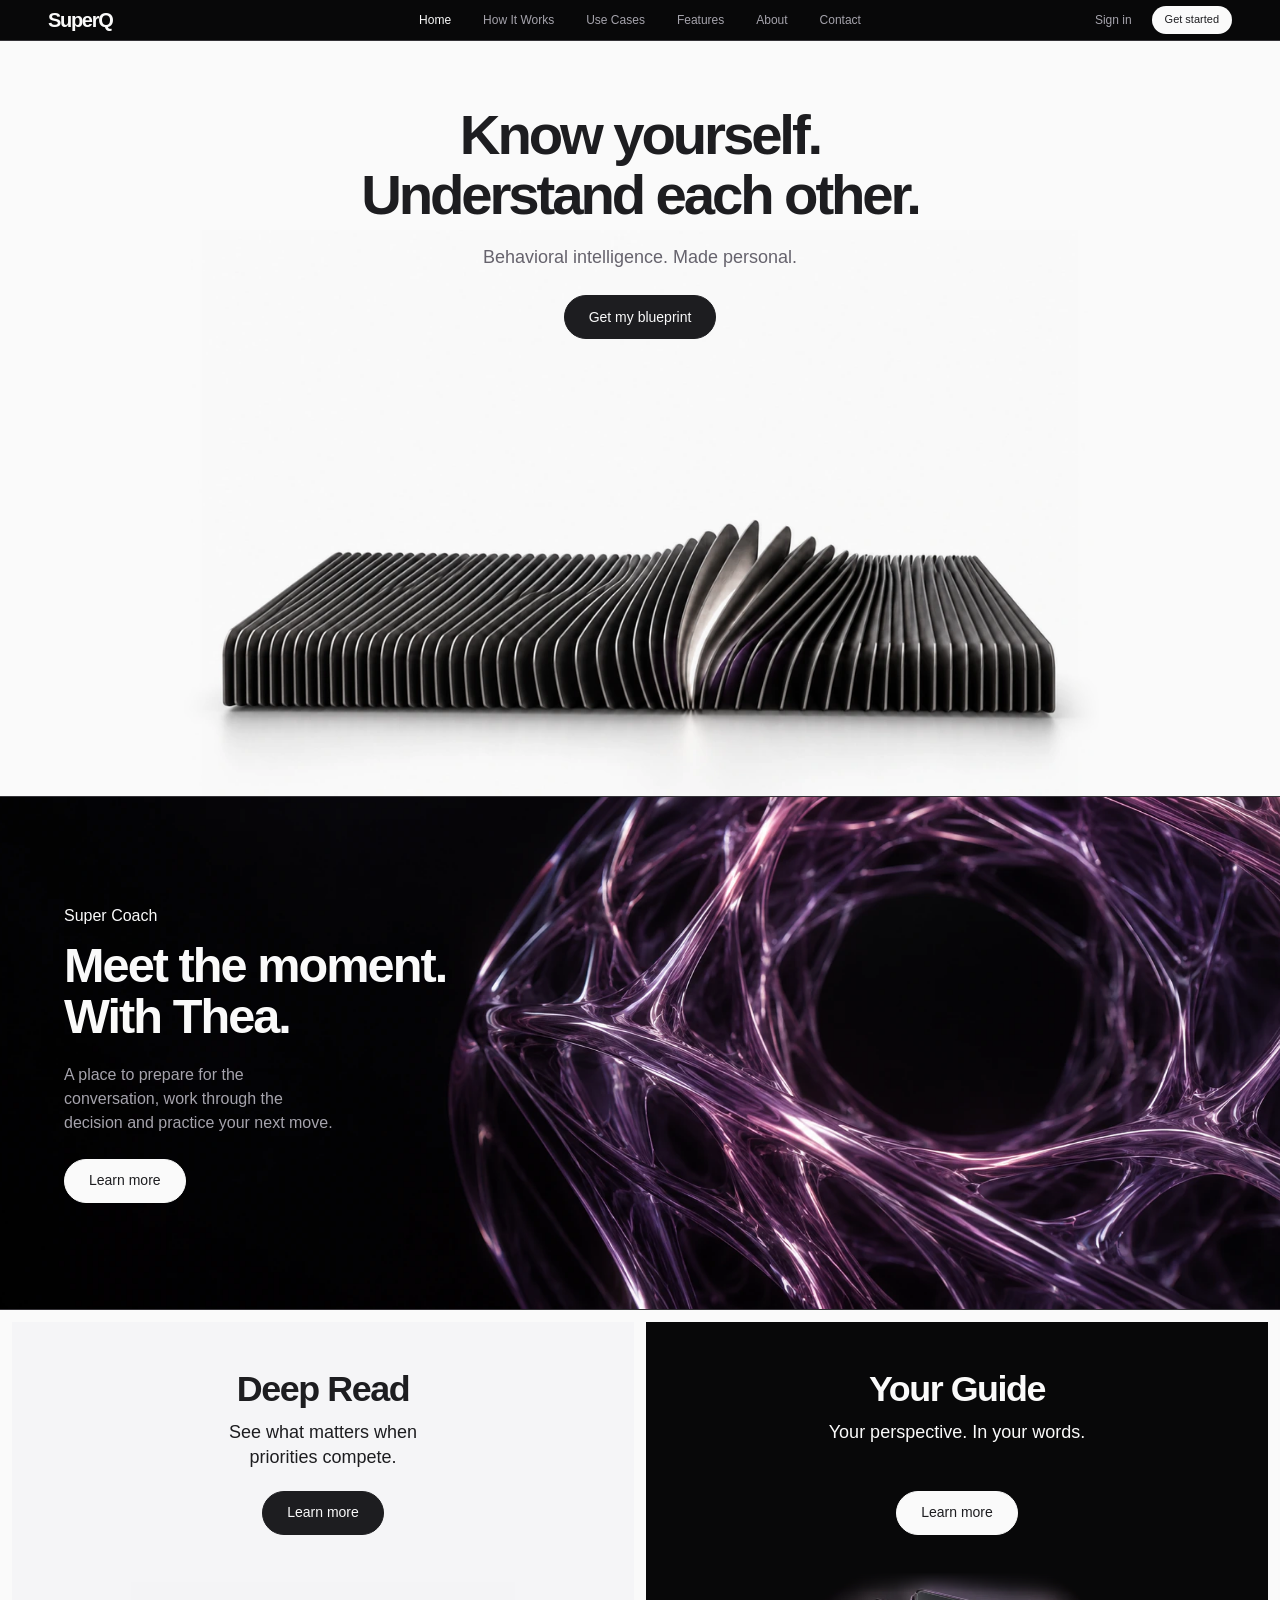
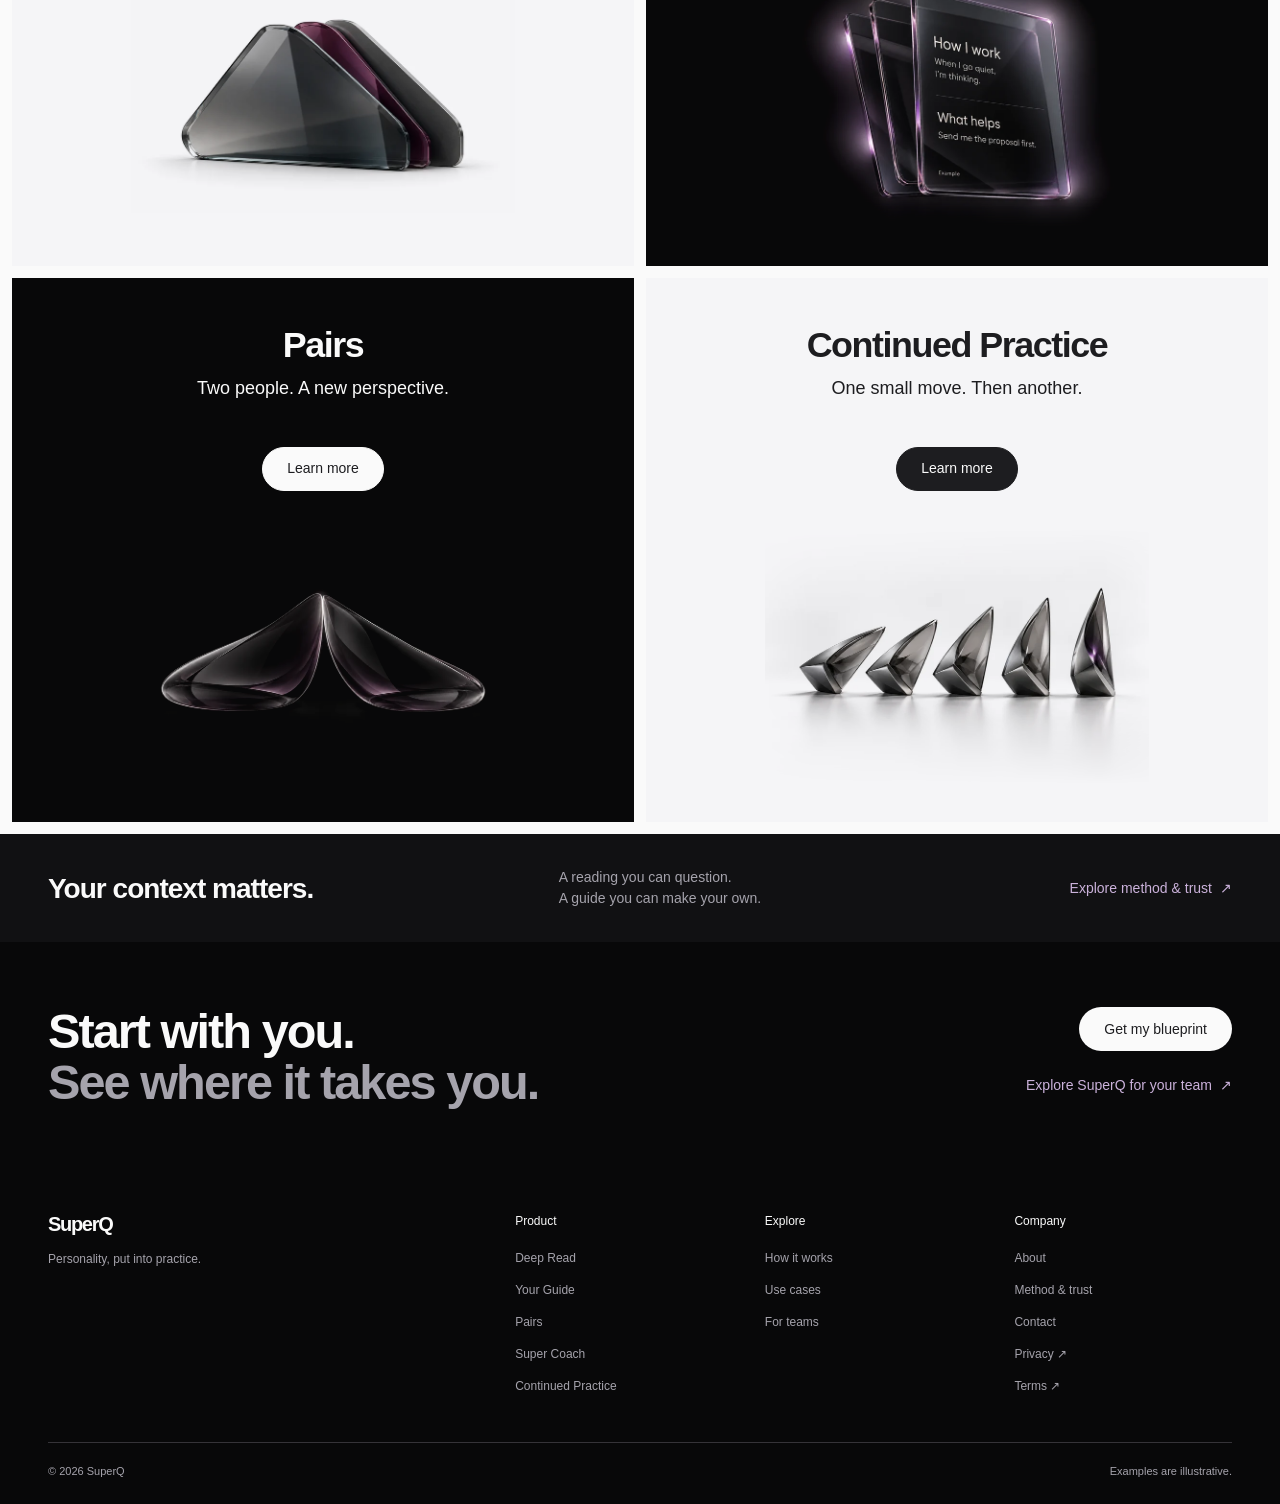
==== commit e4801f0b: "Publish site build 20261022-002231 (superq-site-source e4deece)" ====
--- a/index.html
+++ b/index.html
@@ -3,4 +3,4 @@
 <title>SuperQ · Behavioral intelligence, made personal</title><meta name="description" content="Know yourself. Understand each other. Explore your Profile, working Guide, Pairs and coaching with Thea.">
 <link rel="canonical" href="https://superq.app/"><link rel="icon" type="image/png" href="q.png"><link rel="apple-touch-icon" href="q.png"><meta property="og:type" content="website"><meta property="og:site_name" content="SuperQ"><meta property="og:title" content="SuperQ · Behavioral intelligence, made personal"><meta property="og:description" content="Know yourself. Understand each other. Explore your Profile, working Guide, Pairs and coaching with Thea."><meta property="og:url" content="https://superq.app/"><meta property="og:image" content="https://superq.app/og-image.jpg"><meta property="og:image:width" content="1200"><meta property="og:image:height" content="630"><meta name="twitter:card" content="summary_large_image">
 <link  rel="stylesheet" href="theme-v31.css?v=39"><link  rel="stylesheet" href="superq-v39.css?v=45"><link  rel="stylesheet" href="home-v97.css?v=100"><link  rel="stylesheet" href="integration.css?v=1"></head><body data-sizing="compact" class="home-page"><a class="skip" href="#main">Skip to content</a>
-<header class="header"><div class="wrap nav"><a class="wordmark" href="index.html" aria-label="SuperQ home">SuperQ</a><button class="menu" aria-expanded="false" aria-controls="navigation" aria-label="Open menu"><span class="menu-lines" aria-hidden="true"></span></button><nav id="navigation" aria-label="Main navigation"><div class="nav-links"><a href="index.html">Home</a><a href="how-it-works.html">How It Works</a><a href="use-cases.html">Use Cases</a><a href="features.html">Features</a><a href="about.html">About</a><a href="contact.html">Contact</a></div><div class="nav-actions"><a class="quiet" href="https://app.superq.app/">Sign in</a><a class="button small" href="https://app.superq.app/?view=signup">Get started</a></div></nav></div></header><main id="main"><section class="opening-v31" id="home" aria-labelledby="hero-title"><div class="opening-copy"><h1 id="hero-title">Know yourself.<br>Understand each other.</h1><p>Behavioral intelligence. Made personal.</p><a class="button" href="https://app.superq.app/?view=signup">Get my blueprint</a></div><img class="opening-art" src="./assets/home-hero-v97-1536-BZ1yMflk.webp" srcset="./assets/home-hero-v97-640-CHAskGFc.webp 640w, ./assets/home-hero-v97-1120-G8DbPT0O.webp 1120w, ./assets/home-hero-v97-1536-BZ1yMflk.webp 1536w" sizes="(max-width: 767px) 108vw, (max-width: 1400px) 80vw, 1120px" decoding="async" alt="" width="1536" height="1024" fetchpriority="high"></section><div class="product-slots coach-feature"><section class="product-slot slot-dark visual-right immersive-slot" id="coach" aria-labelledby="coach-slot-title"><span id="conversation" class="slot-anchor" aria-hidden="true"></span><div class="slot-inner"><div class="slot-copy"><p class="slot-name">Super Coach</p><h2 id="coach-slot-title">Meet the moment.<br>With Thea.</h2><p class="slot-description">A place to prepare for the conversation, work through the decision and practice your next move.</p><a class="slot-learn" href="features.html#super-coach" aria-label="Learn more about Super Coach">Learn more <span aria-hidden="true">↗</span></a></div><div class="slot-visual"><img class="coach-art scene-art" src="./assets/thea-immersive-v33-C7p-faec.webp" alt="" width="2172" height="724" loading="lazy"></div></div></section></div><div class="product-grid"><section class="product-slot slot-light visual-left immersive-slot" id="profile" aria-labelledby="profile-slot-title"><span id="blueprint" class="slot-anchor" aria-hidden="true"></span><div class="slot-inner"><div class="slot-copy"><h2 id="profile-slot-title">Deep Read</h2><p class="slot-description">See what matters when priorities compete.</p><a class="slot-learn" href="features.html#deep-read" aria-label="Learn more about Deep Read">Learn more <span aria-hidden="true">↗</span></a></div><div class="slot-visual"><img class="scene-art" src="./assets/home-read-v97-800-BwEgV3QY.webp" srcset="./assets/home-read-v97-400-X_wLpNZE.webp 400w, ./assets/home-read-v97-800-BwEgV3QY.webp 800w" sizes="(max-width: 767px) 86vw, (max-width: 1200px) 40vw, 480px" decoding="async" alt="" width="1536" height="1024" loading="lazy"></div></div></section><section class="product-slot slot-dark visual-right immersive-slot" id="guide" aria-labelledby="guide-slot-title"><span id="edit-guide" class="slot-anchor" aria-hidden="true"></span><div class="slot-inner"><div class="slot-copy"><h2 id="guide-slot-title">Your Guide</h2><p class="slot-description">Your perspective. In your words.</p><a class="slot-learn" href="features.html#guide" aria-label="Learn more about Your Guide">Learn more <span aria-hidden="true">↗</span></a></div><div class="slot-visual"><img class="scene-art" src="./assets/home-guide-v97-800-BkIhJpLY.webp" srcset="./assets/home-guide-v97-400-CkLMG9xh.webp 400w, ./assets/home-guide-v97-800-BkIhJpLY.webp 800w" sizes="(max-width: 767px) 86vw, (max-width: 1200px) 40vw, 480px" decoding="async" alt="" width="1536" height="1024" loading="lazy"></div></div></section><section class="product-slot slot-dark visual-left immersive-slot" id="pairs" aria-labelledby="pairs-slot-title"><span id="together" class="slot-anchor" aria-hidden="true"></span><div class="slot-inner"><div class="slot-copy"><h2 id="pairs-slot-title">Pairs</h2><p class="slot-description">Two people. A new perspective.</p><a class="slot-learn" href="features.html#pairs" aria-label="Learn more about Pairs">Learn more <span aria-hidden="true">↗</span></a></div><div class="slot-visual"><img class="scene-art" src="./assets/home-pairs-v97-800-CCe9-ASB.webp" srcset="./assets/home-pairs-v97-400-xD4bqWA9.webp 400w, ./assets/home-pairs-v97-800-CCe9-ASB.webp 800w" sizes="(max-width: 767px) 86vw, (max-width: 1200px) 40vw, 480px" decoding="async" alt="" width="1536" height="1024" loading="lazy"></div></div></section><section class="product-slot slot-light visual-left immersive-slot" id="practice" aria-labelledby="practice-slot-title"><div class="slot-inner"><div class="slot-copy"><h2 id="practice-slot-title">Continued Practice</h2><p class="slot-description">One small move. Then another.</p><a class="slot-learn" href="features.html#practice" aria-label="Learn more about Continued Practice">Learn more <span aria-hidden="true">↗</span></a></div><div class="slot-visual"><img class="scene-art" src="./assets/home-practice-v97-800-C3lZV09K.webp" srcset="./assets/home-practice-v97-400-BXlrlK8t.webp 400w, ./assets/home-practice-v97-800-C3lZV09K.webp 800w" sizes="(max-width: 767px) 86vw, (max-width: 1200px) 40vw, 480px" decoding="async" alt="" width="1536" height="1024" loading="lazy"></div></div></section></div><section class="site-confidence" id="trust"><div class="wrap"><h2>Your context matters.</h2><p>A reading you can question.<br>A guide you can make your own.</p><a class="text-link" href="features.html#approach">Explore method & trust <span aria-hidden="true">↗</span></a></div></section><section class="closing"><div class="wrap trimmed-closing"><h2>Start with you.<br><span>See where it takes you.</span></h2><div class="final-actions"><a class="button" href="https://app.superq.app/?view=signup">Get my blueprint</a><a class="text-link" href="contact.html?topic=team">Explore SuperQ for your team <span aria-hidden="true">↗</span></a></div></div></section></main><footer><div class="wrap footer-grid"><div class="footer-brand"><a class="wordmark" href="index.html">SuperQ</a><p>Personality, put into practice.</p></div><div><p class="eyebrow">Product</p><a href="features.html#deep-read">Deep Read</a><a href="features.html#guide">Your Guide</a><a href="features.html#pairs">Pairs</a><a href="features.html#super-coach">Super Coach</a><a href="features.html#practice">Continued Practice</a></div><div><p class="eyebrow">Explore</p><a href="how-it-works.html">How it works</a><a href="use-cases.html">Use cases</a><a href="contact.html?topic=team">For teams</a></div><div><p class="eyebrow">Company</p><a href="about.html">About</a><a href="features.html#approach">Method & trust</a><a href="contact.html">Contact</a><a href="https://superq.app/privacy/" target="_blank" rel="noopener">Privacy ↗</a><a href="https://superq.app/terms/" target="_blank" rel="noopener">Terms ↗</a></div></div><div class="wrap footer-bottom"><p>© 2026 SuperQ</p><p>Examples are illustrative.</p></div></footer><script src="site-pages.js?v=79"></script></body></html>+<header class="header"><div class="wrap nav"><a class="wordmark" href="index.html" aria-label="SuperQ home">SuperQ</a><button class="menu" aria-expanded="false" aria-controls="navigation" aria-label="Open menu"><span class="menu-lines" aria-hidden="true"></span></button><nav id="navigation" aria-label="Main navigation"><div class="nav-links"><a href="index.html">Home</a><a href="how-it-works.html">How It Works</a><a href="use-cases.html">Use Cases</a><a href="features.html">Features</a><a href="about.html">About</a><a href="contact.html">Contact</a></div><div class="nav-actions"><a class="quiet" href="https://app.superq.app/">Sign in</a><a class="button small" href="https://app.superq.app/?view=signup">Get started</a></div></nav></div></header><main id="main"><section class="opening-v31" id="home" aria-labelledby="hero-title"><div class="opening-copy"><h1 id="hero-title">Know yourself.<br>Understand each other.</h1><p>Behavioral intelligence. Made personal.</p><a class="button" href="https://app.superq.app/?view=signup">Get my blueprint</a></div><img class="opening-art" src="./assets/hero-original-v102-2016-C9fc0Nkz.webp" srcset="./assets/hero-original-v102-640-CZ36EmQQ.webp 640w, ./assets/hero-original-v102-1120-CrBSIpkf.webp 1120w, ./assets/hero-original-v102-2016-C9fc0Nkz.webp 2016w, ./assets/hero-original-v102-3024-NIi4Ewir.webp 3024w, ./assets/hero-original-v102-3840-mjM_P11Z.webp 3840w" sizes="(max-width: 767px) 97.2vw, (max-width: 1400px) 72vw, 1008px" decoding="async" alt="" width="3840" height="2560" fetchpriority="high"></section><div class="product-slots coach-feature"><section class="product-slot slot-dark visual-right immersive-slot" id="coach" aria-labelledby="coach-slot-title"><span id="conversation" class="slot-anchor" aria-hidden="true"></span><div class="slot-inner"><div class="slot-copy"><p class="slot-name">Super Coach</p><h2 id="coach-slot-title">Meet the moment.<br>With Thea.</h2><p class="slot-description">A place to prepare for the conversation, work through the decision and practice your next move.</p><a class="slot-learn" href="features.html#super-coach" aria-label="Learn more about Super Coach">Learn more <span aria-hidden="true">↗</span></a></div><div class="slot-visual"><img class="coach-art scene-art" src="./assets/thea-immersive-v33-C7p-faec.webp" alt="" width="2172" height="724" loading="lazy"></div></div></section></div><div class="product-grid"><section class="product-slot slot-light visual-left immersive-slot" id="profile" aria-labelledby="profile-slot-title"><span id="blueprint" class="slot-anchor" aria-hidden="true"></span><div class="slot-inner"><div class="slot-copy"><h2 id="profile-slot-title">Deep Read</h2><p class="slot-description">See what matters when priorities compete.</p><a class="slot-learn" href="features.html#deep-read" aria-label="Learn more about Deep Read">Learn more <span aria-hidden="true">↗</span></a></div><div class="slot-visual"><img class="scene-art" src="./assets/home-read-v97-800-BwEgV3QY.webp" srcset="./assets/home-read-v97-400-X_wLpNZE.webp 400w, ./assets/home-read-v97-800-BwEgV3QY.webp 800w" sizes="(max-width: 767px) 86vw, (max-width: 1200px) 40vw, 480px" decoding="async" alt="" width="1536" height="1024" loading="lazy"></div></div></section><section class="product-slot slot-dark visual-right immersive-slot" id="guide" aria-labelledby="guide-slot-title"><span id="edit-guide" class="slot-anchor" aria-hidden="true"></span><div class="slot-inner"><div class="slot-copy"><h2 id="guide-slot-title">Your Guide</h2><p class="slot-description">Your perspective. In your words.</p><a class="slot-learn" href="features.html#guide" aria-label="Learn more about Your Guide">Learn more <span aria-hidden="true">↗</span></a></div><div class="slot-visual"><img class="scene-art" src="./assets/home-guide-v97-800-BkIhJpLY.webp" srcset="./assets/home-guide-v97-400-CkLMG9xh.webp 400w, ./assets/home-guide-v97-800-BkIhJpLY.webp 800w" sizes="(max-width: 767px) 86vw, (max-width: 1200px) 40vw, 480px" decoding="async" alt="" width="1536" height="1024" loading="lazy"></div></div></section><section class="product-slot slot-dark visual-left immersive-slot" id="pairs" aria-labelledby="pairs-slot-title"><span id="together" class="slot-anchor" aria-hidden="true"></span><div class="slot-inner"><div class="slot-copy"><h2 id="pairs-slot-title">Pairs</h2><p class="slot-description">Two people. A new perspective.</p><a class="slot-learn" href="features.html#pairs" aria-label="Learn more about Pairs">Learn more <span aria-hidden="true">↗</span></a></div><div class="slot-visual"><img class="scene-art" src="./assets/home-pairs-v97-800-CCe9-ASB.webp" srcset="./assets/home-pairs-v97-400-xD4bqWA9.webp 400w, ./assets/home-pairs-v97-800-CCe9-ASB.webp 800w" sizes="(max-width: 767px) 86vw, (max-width: 1200px) 40vw, 480px" decoding="async" alt="" width="1536" height="1024" loading="lazy"></div></div></section><section class="product-slot slot-light visual-left immersive-slot" id="practice" aria-labelledby="practice-slot-title"><div class="slot-inner"><div class="slot-copy"><h2 id="practice-slot-title">Continued Practice</h2><p class="slot-description">One small move. Then another.</p><a class="slot-learn" href="features.html#practice" aria-label="Learn more about Continued Practice">Learn more <span aria-hidden="true">↗</span></a></div><div class="slot-visual"><img class="scene-art" src="./assets/home-practice-v97-800-C3lZV09K.webp" srcset="./assets/home-practice-v97-400-BXlrlK8t.webp 400w, ./assets/home-practice-v97-800-C3lZV09K.webp 800w" sizes="(max-width: 767px) 86vw, (max-width: 1200px) 40vw, 480px" decoding="async" alt="" width="1536" height="1024" loading="lazy"></div></div></section></div><section class="site-confidence" id="trust"><div class="wrap"><h2>Your context matters.</h2><p>A reading you can question.<br>A guide you can make your own.</p><a class="text-link" href="features.html#approach">Explore method & trust <span aria-hidden="true">↗</span></a></div></section><section class="closing"><div class="wrap trimmed-closing"><h2>Start with you.<br><span>See where it takes you.</span></h2><div class="final-actions"><a class="button" href="https://app.superq.app/?view=signup">Get my blueprint</a><a class="text-link" href="contact.html?topic=team">Explore SuperQ for your team <span aria-hidden="true">↗</span></a></div></div></section></main><footer><div class="wrap footer-grid"><div class="footer-brand"><a class="wordmark" href="index.html">SuperQ</a><p>Personality, put into practice.</p></div><div><p class="eyebrow">Product</p><a href="features.html#deep-read">Deep Read</a><a href="features.html#guide">Your Guide</a><a href="features.html#pairs">Pairs</a><a href="features.html#super-coach">Super Coach</a><a href="features.html#practice">Continued Practice</a></div><div><p class="eyebrow">Explore</p><a href="how-it-works.html">How it works</a><a href="use-cases.html">Use cases</a><a href="contact.html?topic=team">For teams</a></div><div><p class="eyebrow">Company</p><a href="about.html">About</a><a href="features.html#approach">Method & trust</a><a href="contact.html">Contact</a><a href="https://superq.app/privacy/" target="_blank" rel="noopener">Privacy ↗</a><a href="https://superq.app/terms/" target="_blank" rel="noopener">Terms ↗</a></div></div><div class="wrap footer-bottom"><p>© 2026 SuperQ</p><p>Examples are illustrative.</p></div></footer><script src="site-pages.js?v=79"></script></body></html>
--- a/home-v97.css
+++ b/home-v97.css
@@ -7,7 +7,7 @@
 .home-page .opening-copy .button{background:var(--ink);color:var(--white);border-color:var(--ink)}
 .home-page .opening-copy .button:hover{background:var(--line-dark)}
 .home-page .opening-copy :focus-visible{outline-color:var(--focus-light)}
-.home-page .opening-art{position:absolute;inset:auto auto calc(var(--space-16) * -1) 50%;transform:translateX(-50%);width:min(80vw,70rem);max-width:none;height:auto;object-fit:contain;z-index:0;mix-blend-mode:multiply;mask-image:none}
+.home-page .opening-art{position:absolute;inset:auto auto calc(var(--space-12) * -1) 50%;transform:translateX(-50%);width:min(72vw,63rem);max-width:none;height:auto;object-fit:contain;z-index:0;mix-blend-mode:multiply;mask-image:none}
 .home-page .coach-feature{border-block:1px solid var(--line-dark)}
 .home-page #coach,.home-page #coach .slot-inner{min-height:var(--home-coach)}
 .home-page #coach .slot-inner{display:flex;flex-direction:row;align-items:center;padding:var(--space-16) var(--gutter);width:calc(100% - var(--gutter)*2);max-width:var(--content);margin:auto}
@@ -38,7 +38,7 @@
 .home-page{--home-hero:34rem;--home-coach:36rem;--home-tile:29rem;--home-art:14rem;--home-title:clamp(2rem,7.8vw,3rem)}
 .home-page .opening-v31{padding-block:var(--space-12)}
 .home-page .opening-copy>p{font-size:var(--body);max-width:24ch;margin-inline:auto}
-.home-page .opening-art{width:108vw;inset-block-end:calc(var(--space-8) * -1)}
+.home-page .opening-art{width:97.2vw;inset-block-end:-1.625rem}
 .home-page #coach .slot-inner{display:flex;flex-direction:column;align-items:stretch;width:100%;padding:var(--space-12) var(--gutter) 0}
 .home-page #coach .slot-copy{width:100%;max-width:32rem}
 .home-page #coach h2{font-size:clamp(2.25rem,7.8vw,3rem)}
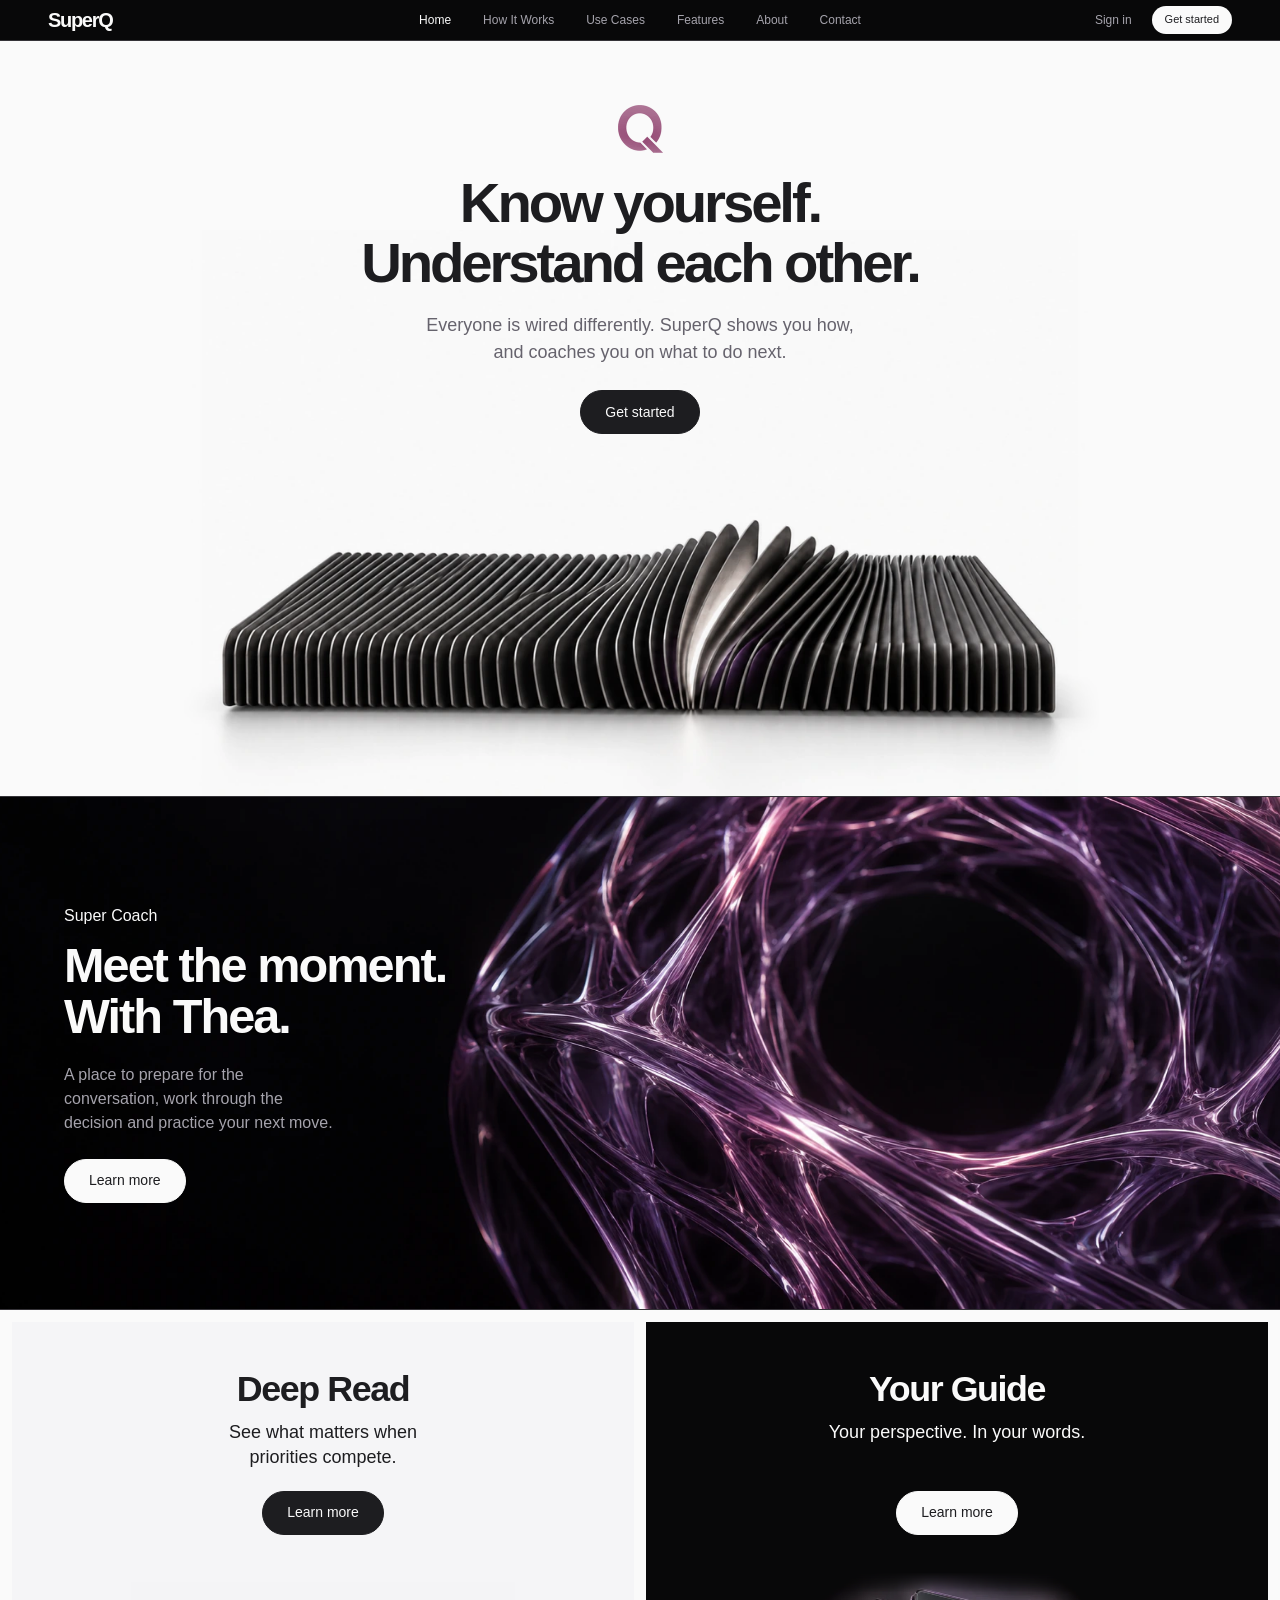
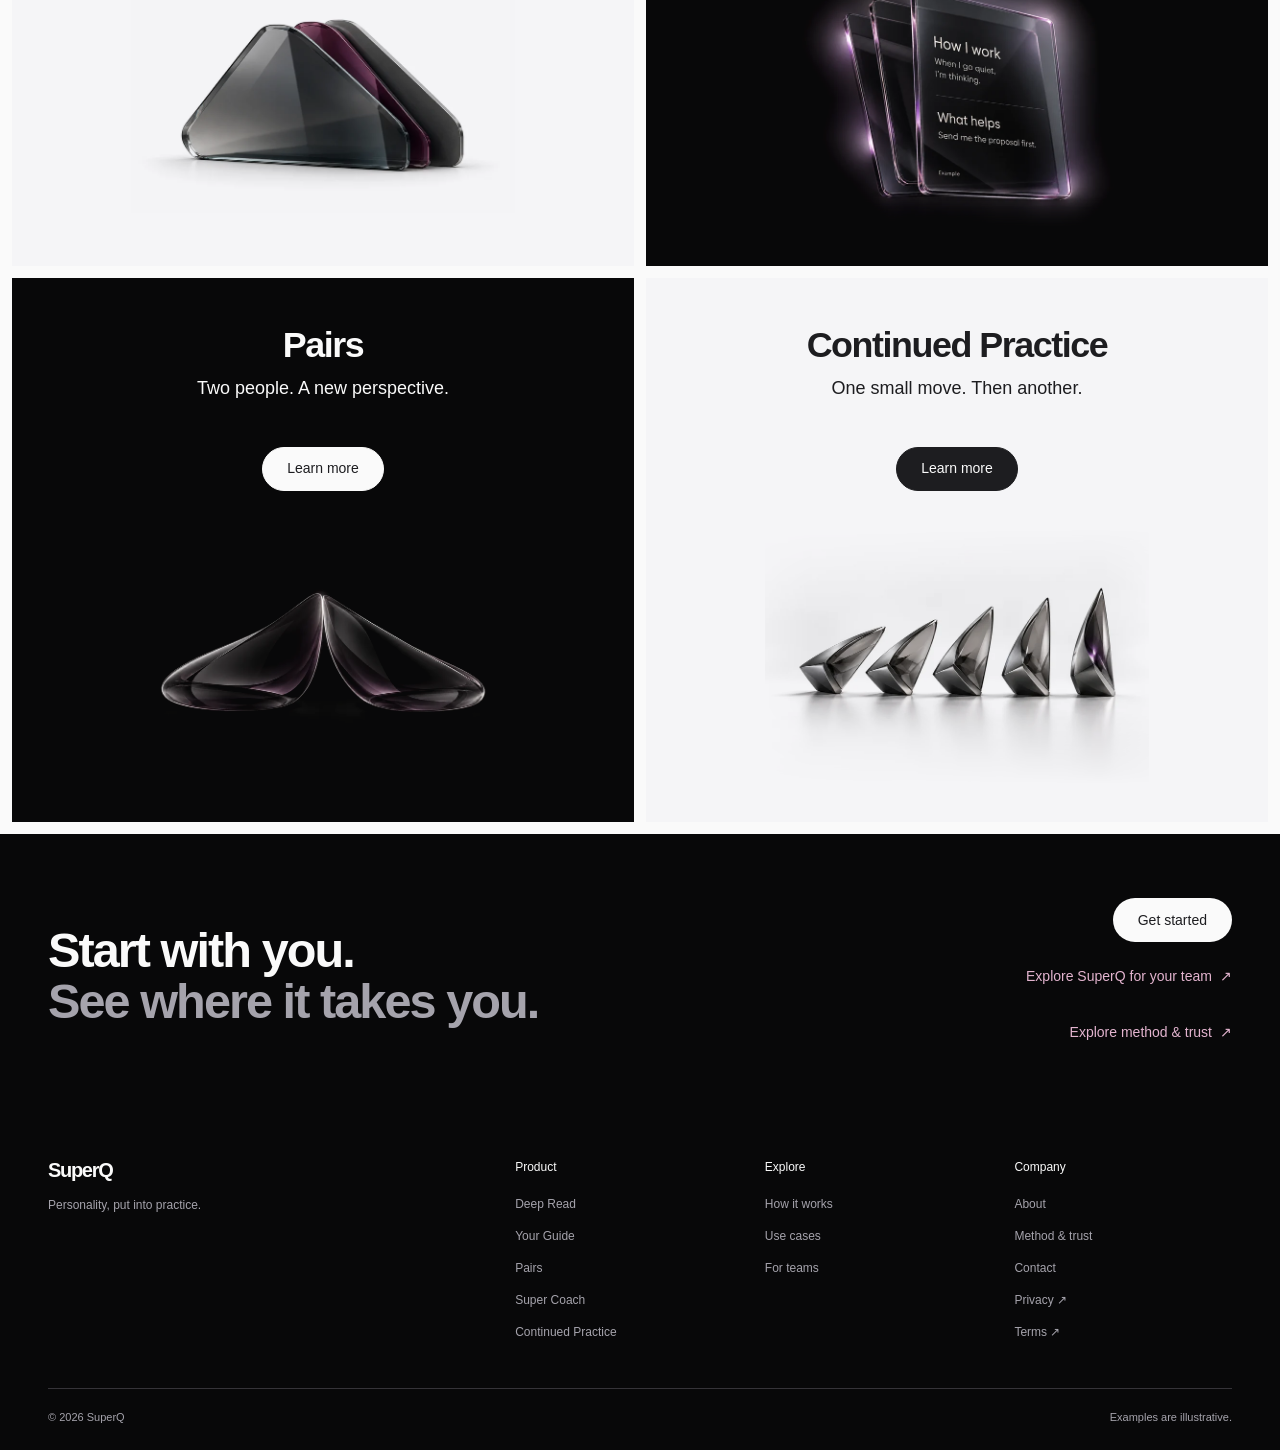
==== commit 60de1c0d: "Publish site build 20261022-002954 (superq-site-source 2f47d5a)" ====
--- a/index.html
+++ b/index.html
@@ -2,5 +2,5 @@
 <html lang="en"><head><meta charset="utf-8"><meta name="viewport" content="width=device-width,initial-scale=1">
 <title>SuperQ · Behavioral intelligence, made personal</title><meta name="description" content="Know yourself. Understand each other. Explore your Profile, working Guide, Pairs and coaching with Thea.">
 <link rel="canonical" href="https://superq.app/"><link rel="icon" type="image/png" href="q.png"><link rel="apple-touch-icon" href="q.png"><meta property="og:type" content="website"><meta property="og:site_name" content="SuperQ"><meta property="og:title" content="SuperQ · Behavioral intelligence, made personal"><meta property="og:description" content="Know yourself. Understand each other. Explore your Profile, working Guide, Pairs and coaching with Thea."><meta property="og:url" content="https://superq.app/"><meta property="og:image" content="https://superq.app/og-image.jpg"><meta property="og:image:width" content="1200"><meta property="og:image:height" content="630"><meta name="twitter:card" content="summary_large_image">
-<link  rel="stylesheet" href="theme-v31.css?v=39"><link  rel="stylesheet" href="superq-v39.css?v=45"><link  rel="stylesheet" href="home-v97.css?v=100"><link  rel="stylesheet" href="integration.css?v=1"></head><body data-sizing="compact" class="home-page"><a class="skip" href="#main">Skip to content</a>
-<header class="header"><div class="wrap nav"><a class="wordmark" href="index.html" aria-label="SuperQ home">SuperQ</a><button class="menu" aria-expanded="false" aria-controls="navigation" aria-label="Open menu"><span class="menu-lines" aria-hidden="true"></span></button><nav id="navigation" aria-label="Main navigation"><div class="nav-links"><a href="index.html">Home</a><a href="how-it-works.html">How It Works</a><a href="use-cases.html">Use Cases</a><a href="features.html">Features</a><a href="about.html">About</a><a href="contact.html">Contact</a></div><div class="nav-actions"><a class="quiet" href="https://app.superq.app/">Sign in</a><a class="button small" href="https://app.superq.app/?view=signup">Get started</a></div></nav></div></header><main id="main"><section class="opening-v31" id="home" aria-labelledby="hero-title"><div class="opening-copy"><h1 id="hero-title">Know yourself.<br>Understand each other.</h1><p>Behavioral intelligence. Made personal.</p><a class="button" href="https://app.superq.app/?view=signup">Get my blueprint</a></div><img class="opening-art" src="./assets/hero-original-v102-2016-C9fc0Nkz.webp" srcset="./assets/hero-original-v102-640-CZ36EmQQ.webp 640w, ./assets/hero-original-v102-1120-CrBSIpkf.webp 1120w, ./assets/hero-original-v102-2016-C9fc0Nkz.webp 2016w, ./assets/hero-original-v102-3024-NIi4Ewir.webp 3024w, ./assets/hero-original-v102-3840-mjM_P11Z.webp 3840w" sizes="(max-width: 767px) 97.2vw, (max-width: 1400px) 72vw, 1008px" decoding="async" alt="" width="3840" height="2560" fetchpriority="high"></section><div class="product-slots coach-feature"><section class="product-slot slot-dark visual-right immersive-slot" id="coach" aria-labelledby="coach-slot-title"><span id="conversation" class="slot-anchor" aria-hidden="true"></span><div class="slot-inner"><div class="slot-copy"><p class="slot-name">Super Coach</p><h2 id="coach-slot-title">Meet the moment.<br>With Thea.</h2><p class="slot-description">A place to prepare for the conversation, work through the decision and practice your next move.</p><a class="slot-learn" href="features.html#super-coach" aria-label="Learn more about Super Coach">Learn more <span aria-hidden="true">↗</span></a></div><div class="slot-visual"><img class="coach-art scene-art" src="./assets/thea-immersive-v33-C7p-faec.webp" alt="" width="2172" height="724" loading="lazy"></div></div></section></div><div class="product-grid"><section class="product-slot slot-light visual-left immersive-slot" id="profile" aria-labelledby="profile-slot-title"><span id="blueprint" class="slot-anchor" aria-hidden="true"></span><div class="slot-inner"><div class="slot-copy"><h2 id="profile-slot-title">Deep Read</h2><p class="slot-description">See what matters when priorities compete.</p><a class="slot-learn" href="features.html#deep-read" aria-label="Learn more about Deep Read">Learn more <span aria-hidden="true">↗</span></a></div><div class="slot-visual"><img class="scene-art" src="./assets/home-read-v97-800-BwEgV3QY.webp" srcset="./assets/home-read-v97-400-X_wLpNZE.webp 400w, ./assets/home-read-v97-800-BwEgV3QY.webp 800w" sizes="(max-width: 767px) 86vw, (max-width: 1200px) 40vw, 480px" decoding="async" alt="" width="1536" height="1024" loading="lazy"></div></div></section><section class="product-slot slot-dark visual-right immersive-slot" id="guide" aria-labelledby="guide-slot-title"><span id="edit-guide" class="slot-anchor" aria-hidden="true"></span><div class="slot-inner"><div class="slot-copy"><h2 id="guide-slot-title">Your Guide</h2><p class="slot-description">Your perspective. In your words.</p><a class="slot-learn" href="features.html#guide" aria-label="Learn more about Your Guide">Learn more <span aria-hidden="true">↗</span></a></div><div class="slot-visual"><img class="scene-art" src="./assets/home-guide-v97-800-BkIhJpLY.webp" srcset="./assets/home-guide-v97-400-CkLMG9xh.webp 400w, ./assets/home-guide-v97-800-BkIhJpLY.webp 800w" sizes="(max-width: 767px) 86vw, (max-width: 1200px) 40vw, 480px" decoding="async" alt="" width="1536" height="1024" loading="lazy"></div></div></section><section class="product-slot slot-dark visual-left immersive-slot" id="pairs" aria-labelledby="pairs-slot-title"><span id="together" class="slot-anchor" aria-hidden="true"></span><div class="slot-inner"><div class="slot-copy"><h2 id="pairs-slot-title">Pairs</h2><p class="slot-description">Two people. A new perspective.</p><a class="slot-learn" href="features.html#pairs" aria-label="Learn more about Pairs">Learn more <span aria-hidden="true">↗</span></a></div><div class="slot-visual"><img class="scene-art" src="./assets/home-pairs-v97-800-CCe9-ASB.webp" srcset="./assets/home-pairs-v97-400-xD4bqWA9.webp 400w, ./assets/home-pairs-v97-800-CCe9-ASB.webp 800w" sizes="(max-width: 767px) 86vw, (max-width: 1200px) 40vw, 480px" decoding="async" alt="" width="1536" height="1024" loading="lazy"></div></div></section><section class="product-slot slot-light visual-left immersive-slot" id="practice" aria-labelledby="practice-slot-title"><div class="slot-inner"><div class="slot-copy"><h2 id="practice-slot-title">Continued Practice</h2><p class="slot-description">One small move. Then another.</p><a class="slot-learn" href="features.html#practice" aria-label="Learn more about Continued Practice">Learn more <span aria-hidden="true">↗</span></a></div><div class="slot-visual"><img class="scene-art" src="./assets/home-practice-v97-800-C3lZV09K.webp" srcset="./assets/home-practice-v97-400-BXlrlK8t.webp 400w, ./assets/home-practice-v97-800-C3lZV09K.webp 800w" sizes="(max-width: 767px) 86vw, (max-width: 1200px) 40vw, 480px" decoding="async" alt="" width="1536" height="1024" loading="lazy"></div></div></section></div><section class="site-confidence" id="trust"><div class="wrap"><h2>Your context matters.</h2><p>A reading you can question.<br>A guide you can make your own.</p><a class="text-link" href="features.html#approach">Explore method & trust <span aria-hidden="true">↗</span></a></div></section><section class="closing"><div class="wrap trimmed-closing"><h2>Start with you.<br><span>See where it takes you.</span></h2><div class="final-actions"><a class="button" href="https://app.superq.app/?view=signup">Get my blueprint</a><a class="text-link" href="contact.html?topic=team">Explore SuperQ for your team <span aria-hidden="true">↗</span></a></div></div></section></main><footer><div class="wrap footer-grid"><div class="footer-brand"><a class="wordmark" href="index.html">SuperQ</a><p>Personality, put into practice.</p></div><div><p class="eyebrow">Product</p><a href="features.html#deep-read">Deep Read</a><a href="features.html#guide">Your Guide</a><a href="features.html#pairs">Pairs</a><a href="features.html#super-coach">Super Coach</a><a href="features.html#practice">Continued Practice</a></div><div><p class="eyebrow">Explore</p><a href="how-it-works.html">How it works</a><a href="use-cases.html">Use cases</a><a href="contact.html?topic=team">For teams</a></div><div><p class="eyebrow">Company</p><a href="about.html">About</a><a href="features.html#approach">Method & trust</a><a href="contact.html">Contact</a><a href="https://superq.app/privacy/" target="_blank" rel="noopener">Privacy ↗</a><a href="https://superq.app/terms/" target="_blank" rel="noopener">Terms ↗</a></div></div><div class="wrap footer-bottom"><p>© 2026 SuperQ</p><p>Examples are illustrative.</p></div></footer><script src="site-pages.js?v=79"></script></body></html>+<link  rel="stylesheet" href="theme-v31.css?v=40"><link  rel="stylesheet" href="superq-v39.css?v=45"><link  rel="stylesheet" href="home-v97.css?v=101"><link  rel="stylesheet" href="integration.css?v=3"></head><body data-sizing="compact" class="home-page"><a class="skip" href="#main">Skip to content</a>
+<header class="header"><div class="wrap nav"><a class="wordmark" href="index.html" aria-label="SuperQ home">SuperQ</a><button class="menu" aria-expanded="false" aria-controls="navigation" aria-label="Open menu"><span class="menu-lines" aria-hidden="true"></span></button><nav id="navigation" aria-label="Main navigation"><div class="nav-links"><a href="index.html">Home</a><a href="how-it-works.html">How It Works</a><a href="use-cases.html">Use Cases</a><a href="features.html">Features</a><a href="about.html">About</a><a href="contact.html">Contact</a></div><div class="nav-actions"><a class="quiet" href="https://app.superq.app/">Sign in</a><a class="button small" href="https://app.superq.app/?view=signup">Get started</a></div></nav></div></header><main id="main"><section class="opening-v31" id="home" aria-labelledby="hero-title"><div class="opening-copy"><span class="hero-mark" role="img" aria-label="SuperQ"></span><h1 id="hero-title">Know yourself.<br>Understand each other.</h1><p>Everyone is wired differently. SuperQ shows you how, and coaches you on what to do next.</p><a class="button" href="https://app.superq.app/?view=signup">Get started</a></div><img class="opening-art" src="./assets/hero-original-v102-2016-C9fc0Nkz.webp" srcset="./assets/hero-original-v102-640-CZ36EmQQ.webp 640w, ./assets/hero-original-v102-1120-CrBSIpkf.webp 1120w, ./assets/hero-original-v102-2016-C9fc0Nkz.webp 2016w, ./assets/hero-original-v102-3024-NIi4Ewir.webp 3024w, ./assets/hero-original-v102-3840-mjM_P11Z.webp 3840w" sizes="(max-width: 767px) 97.2vw, (max-width: 1400px) 72vw, 1008px" decoding="async" alt="" width="3840" height="2560" fetchpriority="high"></section><div class="product-slots coach-feature"><section class="product-slot slot-dark visual-right immersive-slot" id="coach" aria-labelledby="coach-slot-title"><span id="conversation" class="slot-anchor" aria-hidden="true"></span><div class="slot-inner"><div class="slot-copy"><p class="slot-name">Super Coach</p><h2 id="coach-slot-title">Meet the moment.<br>With Thea.</h2><p class="slot-description">A place to prepare for the conversation, work through the decision and practice your next move.</p><a class="slot-learn" href="features.html#super-coach" aria-label="Learn more about Super Coach">Learn more <span aria-hidden="true">↗</span></a></div><div class="slot-visual"><img class="coach-art scene-art" src="./assets/thea-immersive-v33-C7p-faec.webp" alt="" width="2172" height="724" loading="lazy"></div></div></section></div><div class="product-grid"><section class="product-slot slot-light visual-left immersive-slot" id="profile" aria-labelledby="profile-slot-title"><span id="blueprint" class="slot-anchor" aria-hidden="true"></span><div class="slot-inner"><div class="slot-copy"><h2 id="profile-slot-title">Deep Read</h2><p class="slot-description">See what matters when priorities compete.</p><a class="slot-learn" href="features.html#deep-read" aria-label="Learn more about Deep Read">Learn more <span aria-hidden="true">↗</span></a></div><div class="slot-visual"><img class="scene-art" src="./assets/home-read-v97-800-BwEgV3QY.webp" srcset="./assets/home-read-v97-400-X_wLpNZE.webp 400w, ./assets/home-read-v97-800-BwEgV3QY.webp 800w" sizes="(max-width: 767px) 86vw, (max-width: 1200px) 40vw, 480px" decoding="async" alt="" width="1536" height="1024" loading="lazy"></div></div></section><section class="product-slot slot-dark visual-right immersive-slot" id="guide" aria-labelledby="guide-slot-title"><span id="edit-guide" class="slot-anchor" aria-hidden="true"></span><div class="slot-inner"><div class="slot-copy"><h2 id="guide-slot-title">Your Guide</h2><p class="slot-description">Your perspective. In your words.</p><a class="slot-learn" href="features.html#guide" aria-label="Learn more about Your Guide">Learn more <span aria-hidden="true">↗</span></a></div><div class="slot-visual"><img class="scene-art" src="./assets/home-guide-v97-800-BkIhJpLY.webp" srcset="./assets/home-guide-v97-400-CkLMG9xh.webp 400w, ./assets/home-guide-v97-800-BkIhJpLY.webp 800w" sizes="(max-width: 767px) 86vw, (max-width: 1200px) 40vw, 480px" decoding="async" alt="" width="1536" height="1024" loading="lazy"></div></div></section><section class="product-slot slot-dark visual-left immersive-slot" id="pairs" aria-labelledby="pairs-slot-title"><span id="together" class="slot-anchor" aria-hidden="true"></span><div class="slot-inner"><div class="slot-copy"><h2 id="pairs-slot-title">Pairs</h2><p class="slot-description">Two people. A new perspective.</p><a class="slot-learn" href="features.html#pairs" aria-label="Learn more about Pairs">Learn more <span aria-hidden="true">↗</span></a></div><div class="slot-visual"><img class="scene-art" src="./assets/home-pairs-v97-800-CCe9-ASB.webp" srcset="./assets/home-pairs-v97-400-xD4bqWA9.webp 400w, ./assets/home-pairs-v97-800-CCe9-ASB.webp 800w" sizes="(max-width: 767px) 86vw, (max-width: 1200px) 40vw, 480px" decoding="async" alt="" width="1536" height="1024" loading="lazy"></div></div></section><section class="product-slot slot-light visual-left immersive-slot" id="practice" aria-labelledby="practice-slot-title"><div class="slot-inner"><div class="slot-copy"><h2 id="practice-slot-title">Continued Practice</h2><p class="slot-description">One small move. Then another.</p><a class="slot-learn" href="features.html#practice" aria-label="Learn more about Continued Practice">Learn more <span aria-hidden="true">↗</span></a></div><div class="slot-visual"><img class="scene-art" src="./assets/home-practice-v97-800-C3lZV09K.webp" srcset="./assets/home-practice-v97-400-BXlrlK8t.webp 400w, ./assets/home-practice-v97-800-C3lZV09K.webp 800w" sizes="(max-width: 767px) 86vw, (max-width: 1200px) 40vw, 480px" decoding="async" alt="" width="1536" height="1024" loading="lazy"></div></div></section></div><section class="closing"><div class="wrap trimmed-closing"><h2>Start with you.<br><span>See where it takes you.</span></h2><div class="final-actions"><a class="button" href="https://app.superq.app/?view=signup">Get started</a><a class="text-link" href="contact.html?topic=team">Explore SuperQ for your team <span aria-hidden="true">↗</span></a><a class="text-link" href="features.html#approach">Explore method &amp; trust <span aria-hidden="true">↗</span></a></div></div></section></main><footer><div class="wrap footer-grid"><div class="footer-brand"><a class="wordmark" href="index.html">SuperQ</a><p>Personality, put into practice.</p></div><div><p class="eyebrow">Product</p><a href="features.html#deep-read">Deep Read</a><a href="features.html#guide">Your Guide</a><a href="features.html#pairs">Pairs</a><a href="features.html#super-coach">Super Coach</a><a href="features.html#practice">Continued Practice</a></div><div><p class="eyebrow">Explore</p><a href="how-it-works.html">How it works</a><a href="use-cases.html">Use cases</a><a href="contact.html?topic=team">For teams</a></div><div><p class="eyebrow">Company</p><a href="about.html">About</a><a href="features.html#approach">Method & trust</a><a href="contact.html">Contact</a><a href="https://superq.app/privacy/" target="_blank" rel="noopener">Privacy ↗</a><a href="https://superq.app/terms/" target="_blank" rel="noopener">Terms ↗</a></div></div><div class="wrap footer-bottom"><p>© 2026 SuperQ</p><p>Examples are illustrative.</p></div></footer><script src="site-pages.js?v=79"></script></body></html>
--- a/theme-v31.css
+++ b/theme-v31.css
@@ -9,12 +9,12 @@
   --muted-light:#66636d;
   --line-dark:#353338;
   --line-light:#d8d5dd;
-  --plum-dark:#cbb2db;
-  --plum-light:#735181;
+  --plum-dark:#e3b4cf;
+  --plum-light:#8e3f6c;
   --rose:#d7abc6;
   --mist:#ece8f0;
-  --focus-dark:#e1c9ed;
-  --focus-light:#70497f;
+  --focus-dark:#e3b4cf;
+  --focus-light:#8e3f6c;
   --quiet-plum:#211a26;
 
   --font: -apple-system, BlinkMacSystemFont, "Helvetica Neue", Arial, sans-serif;
--- a/integration.css
+++ b/integration.css
@@ -1,3 +1,7 @@
 /* Production integration. Sign in became a link (it opened a prototype dialog);
    a button centres its label, a link does not, so centre it the same way. */
 .nav-actions a.quiet{display:inline-flex;align-items:center}
+/* Home hero: the Q mark above the headline, and room for the one-line description.
+   q-mask.png (q.png at full opacity) is a stencil so the mark takes the brand purple and stays sharp. */
+.home-page .hero-mark{display:block;width:45px;height:48px;margin:0 auto var(--space-5);background:var(--plum-light);-webkit-mask:url(q-mask.png) center/contain no-repeat;mask:url(q-mask.png) center/contain no-repeat}
+.home-page .opening-copy>p{max-width:44ch;margin-inline:auto}
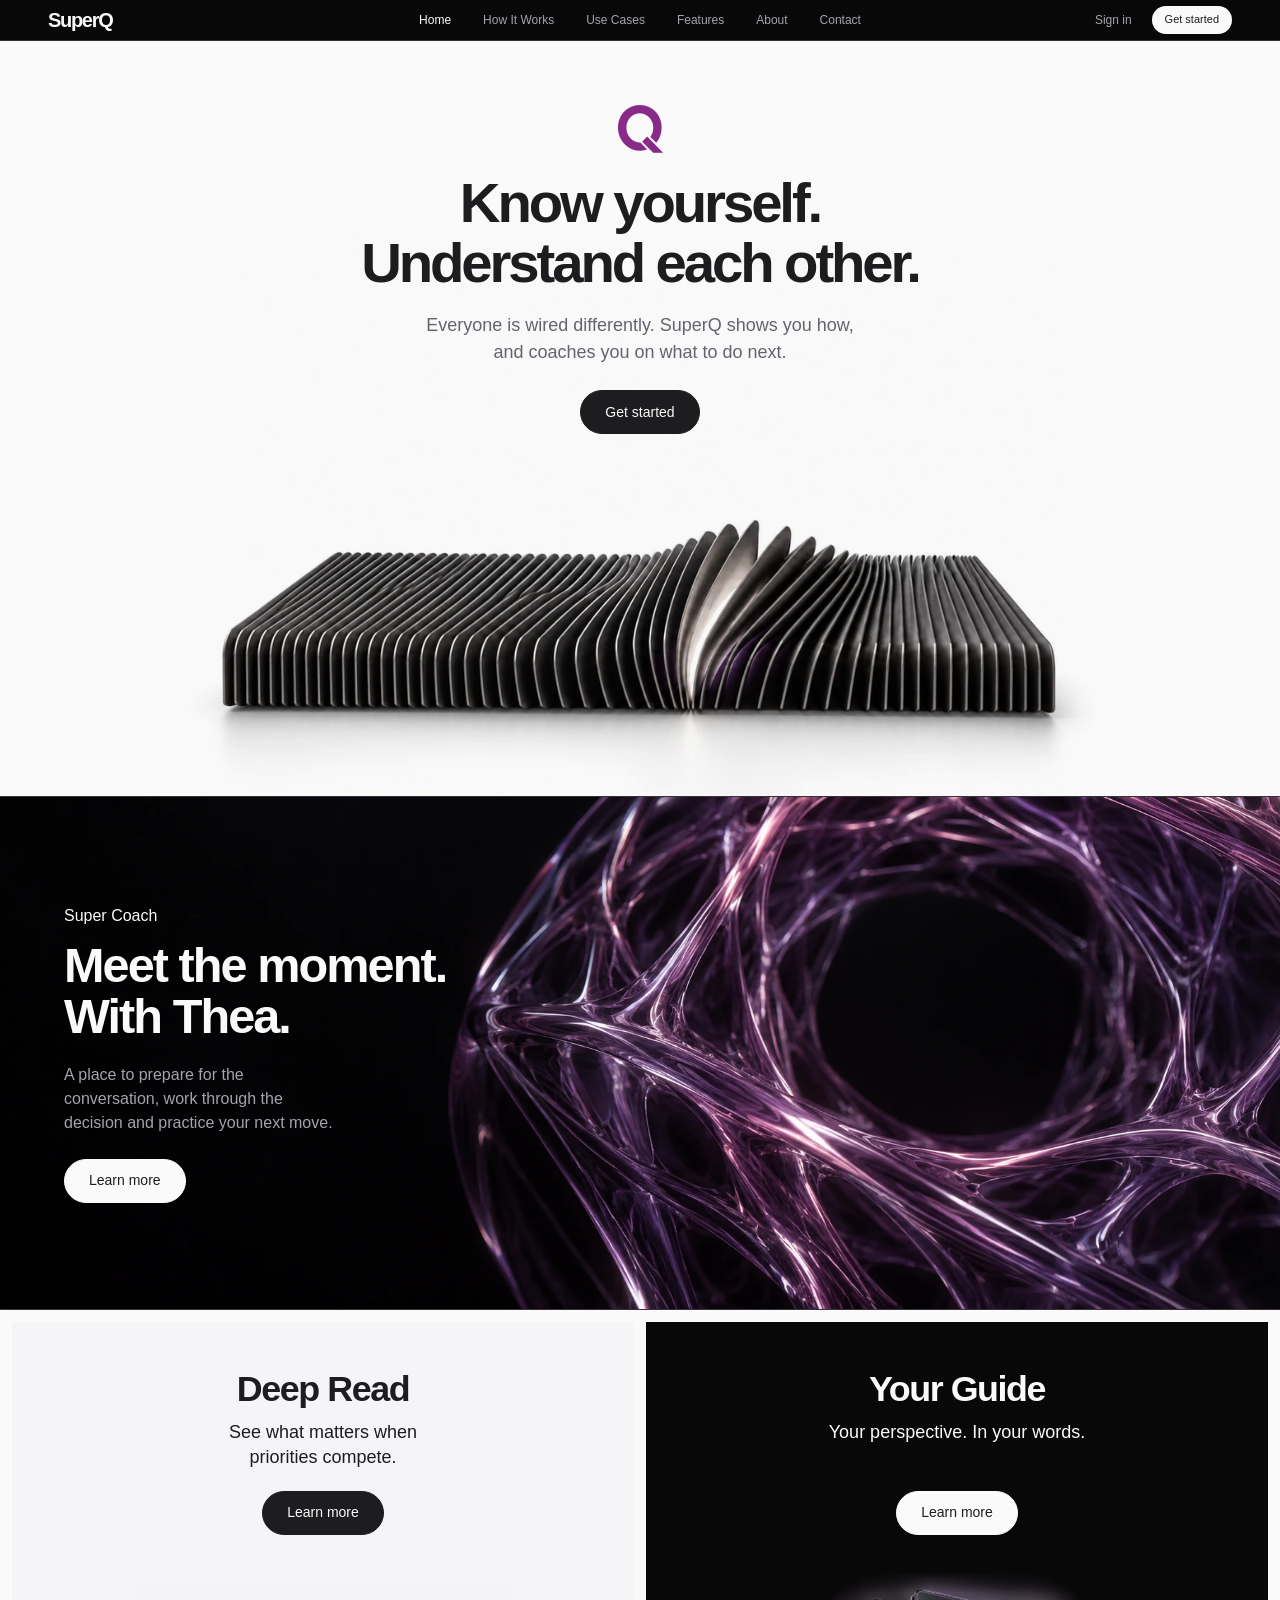
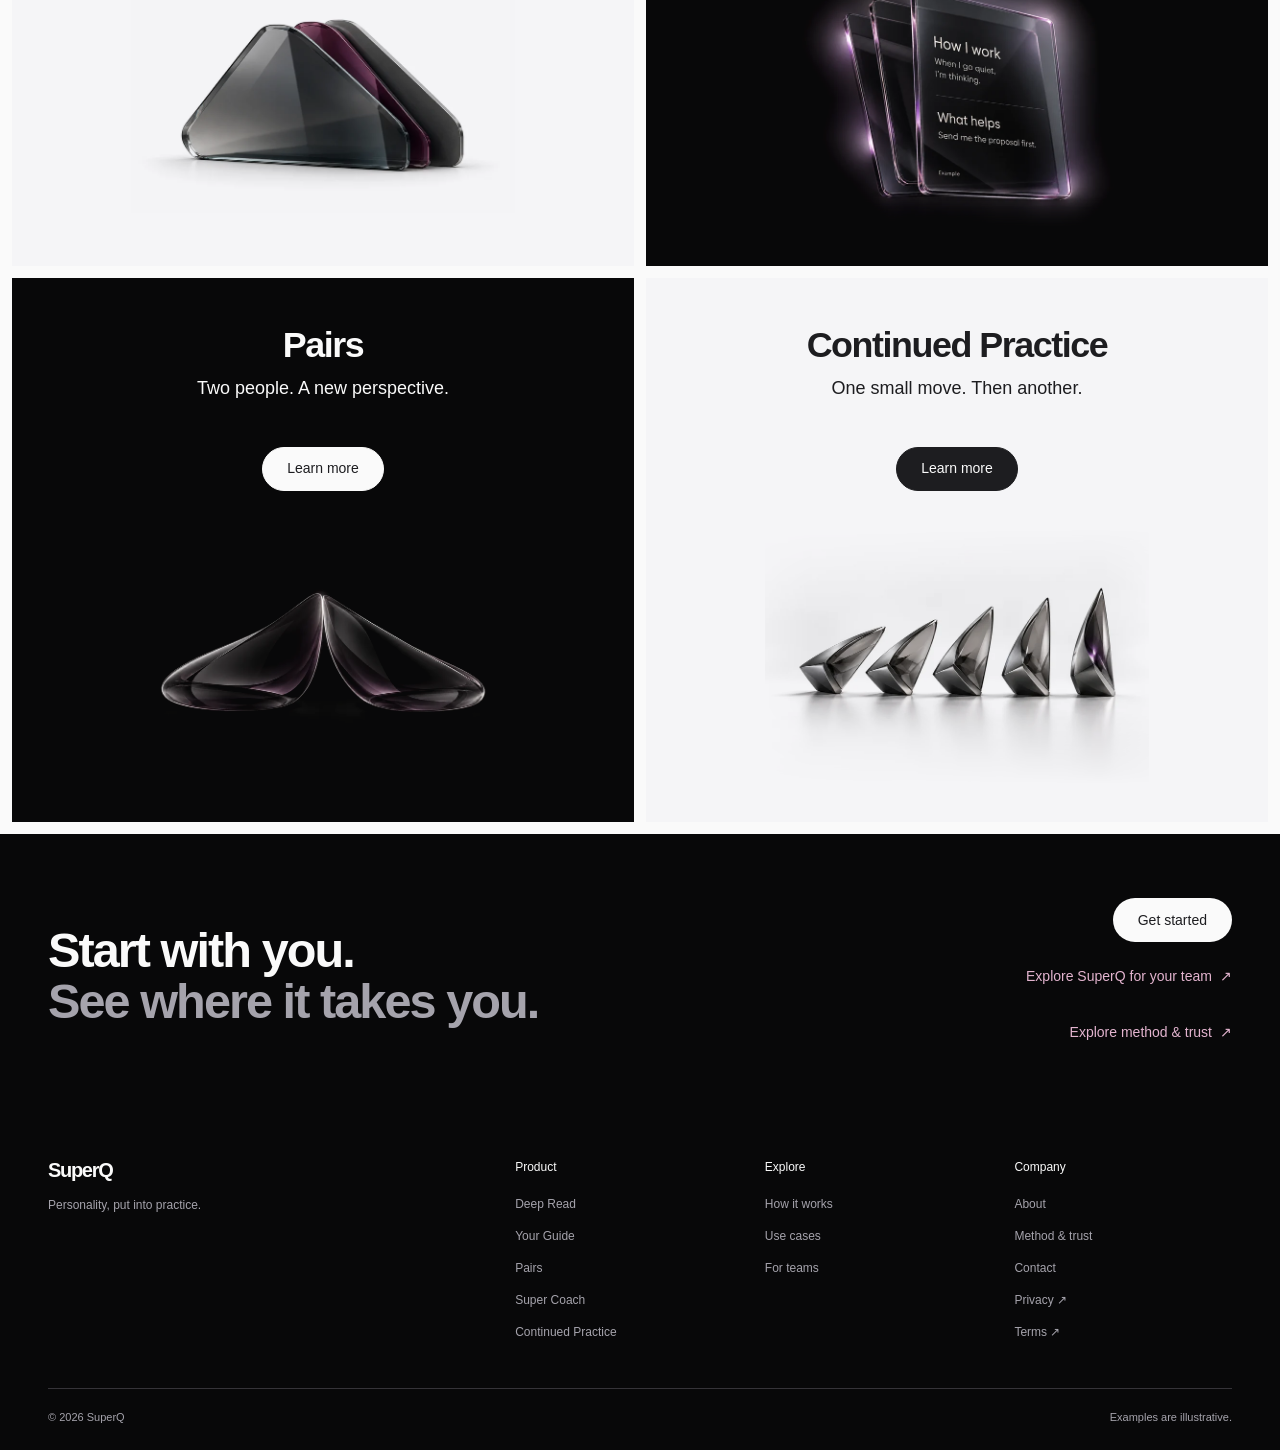
==== commit 6128fad9: "Publish site build 20261022-005251 (superq-site-source 55854e3)" ====
--- a/index.html
+++ b/index.html
@@ -2,5 +2,5 @@
 <html lang="en"><head><meta charset="utf-8"><meta name="viewport" content="width=device-width,initial-scale=1">
 <title>SuperQ · Behavioral intelligence, made personal</title><meta name="description" content="Know yourself. Understand each other. Explore your Profile, working Guide, Pairs and coaching with Thea.">
 <link rel="canonical" href="https://superq.app/"><link rel="icon" type="image/png" href="q.png"><link rel="apple-touch-icon" href="q.png"><meta property="og:type" content="website"><meta property="og:site_name" content="SuperQ"><meta property="og:title" content="SuperQ · Behavioral intelligence, made personal"><meta property="og:description" content="Know yourself. Understand each other. Explore your Profile, working Guide, Pairs and coaching with Thea."><meta property="og:url" content="https://superq.app/"><meta property="og:image" content="https://superq.app/og-image.jpg"><meta property="og:image:width" content="1200"><meta property="og:image:height" content="630"><meta name="twitter:card" content="summary_large_image">
-<link  rel="stylesheet" href="theme-v31.css?v=40"><link  rel="stylesheet" href="superq-v39.css?v=45"><link  rel="stylesheet" href="home-v97.css?v=101"><link  rel="stylesheet" href="integration.css?v=3"></head><body data-sizing="compact" class="home-page"><a class="skip" href="#main">Skip to content</a>
+<link  rel="stylesheet" href="theme-v31.css?v=40"><link  rel="stylesheet" href="superq-v39.css?v=45"><link  rel="stylesheet" href="home-v97.css?v=101"><link  rel="stylesheet" href="integration.css?v=5"></head><body data-sizing="compact" class="home-page"><a class="skip" href="#main">Skip to content</a>
 <header class="header"><div class="wrap nav"><a class="wordmark" href="index.html" aria-label="SuperQ home">SuperQ</a><button class="menu" aria-expanded="false" aria-controls="navigation" aria-label="Open menu"><span class="menu-lines" aria-hidden="true"></span></button><nav id="navigation" aria-label="Main navigation"><div class="nav-links"><a href="index.html">Home</a><a href="how-it-works.html">How It Works</a><a href="use-cases.html">Use Cases</a><a href="features.html">Features</a><a href="about.html">About</a><a href="contact.html">Contact</a></div><div class="nav-actions"><a class="quiet" href="https://app.superq.app/">Sign in</a><a class="button small" href="https://app.superq.app/?view=signup">Get started</a></div></nav></div></header><main id="main"><section class="opening-v31" id="home" aria-labelledby="hero-title"><div class="opening-copy"><span class="hero-mark" role="img" aria-label="SuperQ"></span><h1 id="hero-title">Know yourself.<br>Understand each other.</h1><p>Everyone is wired differently. SuperQ shows you how, and coaches you on what to do next.</p><a class="button" href="https://app.superq.app/?view=signup">Get started</a></div><img class="opening-art" src="./assets/hero-original-v102-2016-C9fc0Nkz.webp" srcset="./assets/hero-original-v102-640-CZ36EmQQ.webp 640w, ./assets/hero-original-v102-1120-CrBSIpkf.webp 1120w, ./assets/hero-original-v102-2016-C9fc0Nkz.webp 2016w, ./assets/hero-original-v102-3024-NIi4Ewir.webp 3024w, ./assets/hero-original-v102-3840-mjM_P11Z.webp 3840w" sizes="(max-width: 767px) 97.2vw, (max-width: 1400px) 72vw, 1008px" decoding="async" alt="" width="3840" height="2560" fetchpriority="high"></section><div class="product-slots coach-feature"><section class="product-slot slot-dark visual-right immersive-slot" id="coach" aria-labelledby="coach-slot-title"><span id="conversation" class="slot-anchor" aria-hidden="true"></span><div class="slot-inner"><div class="slot-copy"><p class="slot-name">Super Coach</p><h2 id="coach-slot-title">Meet the moment.<br>With Thea.</h2><p class="slot-description">A place to prepare for the conversation, work through the decision and practice your next move.</p><a class="slot-learn" href="features.html#super-coach" aria-label="Learn more about Super Coach">Learn more <span aria-hidden="true">↗</span></a></div><div class="slot-visual"><img class="coach-art scene-art" src="./assets/thea-immersive-v33-C7p-faec.webp" alt="" width="2172" height="724" loading="lazy"></div></div></section></div><div class="product-grid"><section class="product-slot slot-light visual-left immersive-slot" id="profile" aria-labelledby="profile-slot-title"><span id="blueprint" class="slot-anchor" aria-hidden="true"></span><div class="slot-inner"><div class="slot-copy"><h2 id="profile-slot-title">Deep Read</h2><p class="slot-description">See what matters when priorities compete.</p><a class="slot-learn" href="features.html#deep-read" aria-label="Learn more about Deep Read">Learn more <span aria-hidden="true">↗</span></a></div><div class="slot-visual"><img class="scene-art" src="./assets/home-read-v97-800-BwEgV3QY.webp" srcset="./assets/home-read-v97-400-X_wLpNZE.webp 400w, ./assets/home-read-v97-800-BwEgV3QY.webp 800w" sizes="(max-width: 767px) 86vw, (max-width: 1200px) 40vw, 480px" decoding="async" alt="" width="1536" height="1024" loading="lazy"></div></div></section><section class="product-slot slot-dark visual-right immersive-slot" id="guide" aria-labelledby="guide-slot-title"><span id="edit-guide" class="slot-anchor" aria-hidden="true"></span><div class="slot-inner"><div class="slot-copy"><h2 id="guide-slot-title">Your Guide</h2><p class="slot-description">Your perspective. In your words.</p><a class="slot-learn" href="features.html#guide" aria-label="Learn more about Your Guide">Learn more <span aria-hidden="true">↗</span></a></div><div class="slot-visual"><img class="scene-art" src="./assets/home-guide-v97-800-BkIhJpLY.webp" srcset="./assets/home-guide-v97-400-CkLMG9xh.webp 400w, ./assets/home-guide-v97-800-BkIhJpLY.webp 800w" sizes="(max-width: 767px) 86vw, (max-width: 1200px) 40vw, 480px" decoding="async" alt="" width="1536" height="1024" loading="lazy"></div></div></section><section class="product-slot slot-dark visual-left immersive-slot" id="pairs" aria-labelledby="pairs-slot-title"><span id="together" class="slot-anchor" aria-hidden="true"></span><div class="slot-inner"><div class="slot-copy"><h2 id="pairs-slot-title">Pairs</h2><p class="slot-description">Two people. A new perspective.</p><a class="slot-learn" href="features.html#pairs" aria-label="Learn more about Pairs">Learn more <span aria-hidden="true">↗</span></a></div><div class="slot-visual"><img class="scene-art" src="./assets/home-pairs-v97-800-CCe9-ASB.webp" srcset="./assets/home-pairs-v97-400-xD4bqWA9.webp 400w, ./assets/home-pairs-v97-800-CCe9-ASB.webp 800w" sizes="(max-width: 767px) 86vw, (max-width: 1200px) 40vw, 480px" decoding="async" alt="" width="1536" height="1024" loading="lazy"></div></div></section><section class="product-slot slot-light visual-left immersive-slot" id="practice" aria-labelledby="practice-slot-title"><div class="slot-inner"><div class="slot-copy"><h2 id="practice-slot-title">Continued Practice</h2><p class="slot-description">One small move. Then another.</p><a class="slot-learn" href="features.html#practice" aria-label="Learn more about Continued Practice">Learn more <span aria-hidden="true">↗</span></a></div><div class="slot-visual"><img class="scene-art" src="./assets/home-practice-v97-800-C3lZV09K.webp" srcset="./assets/home-practice-v97-400-BXlrlK8t.webp 400w, ./assets/home-practice-v97-800-C3lZV09K.webp 800w" sizes="(max-width: 767px) 86vw, (max-width: 1200px) 40vw, 480px" decoding="async" alt="" width="1536" height="1024" loading="lazy"></div></div></section></div><section class="closing"><div class="wrap trimmed-closing"><h2>Start with you.<br><span>See where it takes you.</span></h2><div class="final-actions"><a class="button" href="https://app.superq.app/?view=signup">Get started</a><a class="text-link" href="contact.html?topic=team">Explore SuperQ for your team <span aria-hidden="true">↗</span></a><a class="text-link" href="features.html#approach">Explore method &amp; trust <span aria-hidden="true">↗</span></a></div></div></section></main><footer><div class="wrap footer-grid"><div class="footer-brand"><a class="wordmark" href="index.html">SuperQ</a><p>Personality, put into practice.</p></div><div><p class="eyebrow">Product</p><a href="features.html#deep-read">Deep Read</a><a href="features.html#guide">Your Guide</a><a href="features.html#pairs">Pairs</a><a href="features.html#super-coach">Super Coach</a><a href="features.html#practice">Continued Practice</a></div><div><p class="eyebrow">Explore</p><a href="how-it-works.html">How it works</a><a href="use-cases.html">Use cases</a><a href="contact.html?topic=team">For teams</a></div><div><p class="eyebrow">Company</p><a href="about.html">About</a><a href="features.html#approach">Method & trust</a><a href="contact.html">Contact</a><a href="https://superq.app/privacy/" target="_blank" rel="noopener">Privacy ↗</a><a href="https://superq.app/terms/" target="_blank" rel="noopener">Terms ↗</a></div></div><div class="wrap footer-bottom"><p>© 2026 SuperQ</p><p>Examples are illustrative.</p></div></footer><script src="site-pages.js?v=79"></script></body></html>
--- a/integration.css
+++ b/integration.css
@@ -2,6 +2,9 @@
    a button centres its label, a link does not, so centre it the same way. */
 .nav-actions a.quiet{display:inline-flex;align-items:center}
 /* Home hero: the Q mark above the headline, and room for the one-line description.
-   q-mask.png (q.png at full opacity) is a stencil so the mark takes the brand purple and stays sharp. */
-.home-page .hero-mark{display:block;width:45px;height:48px;margin:0 auto var(--space-5);background:var(--plum-light);-webkit-mask:url(q-mask.png) center/contain no-repeat;mask:url(q-mask.png) center/contain no-repeat}
+   q-mask.png (q.png made solid inside, edges kept soft) is a stencil so the mark stays sharp. #8a2a88 is the
+   logo as the app renders it (q.png's magenta over the app's dark background), not the UI plum. */
+.home-page .hero-mark{display:block;width:45px;height:48px;margin:0 auto var(--space-5);background:#8a2a88;-webkit-mask:url(q-mask.png?v=2) center/contain no-repeat;mask:url(q-mask.png?v=2) center/contain no-repeat}
 .home-page .opening-copy>p{max-width:44ch;margin-inline:auto}
+/* Contact: team context is always shown under a plain title, not tucked in a disclosure. */
+.contact-form .team-details-title{font-size:var(--body);font-weight:600;color:var(--white);margin-block-end:var(--space-3)}
